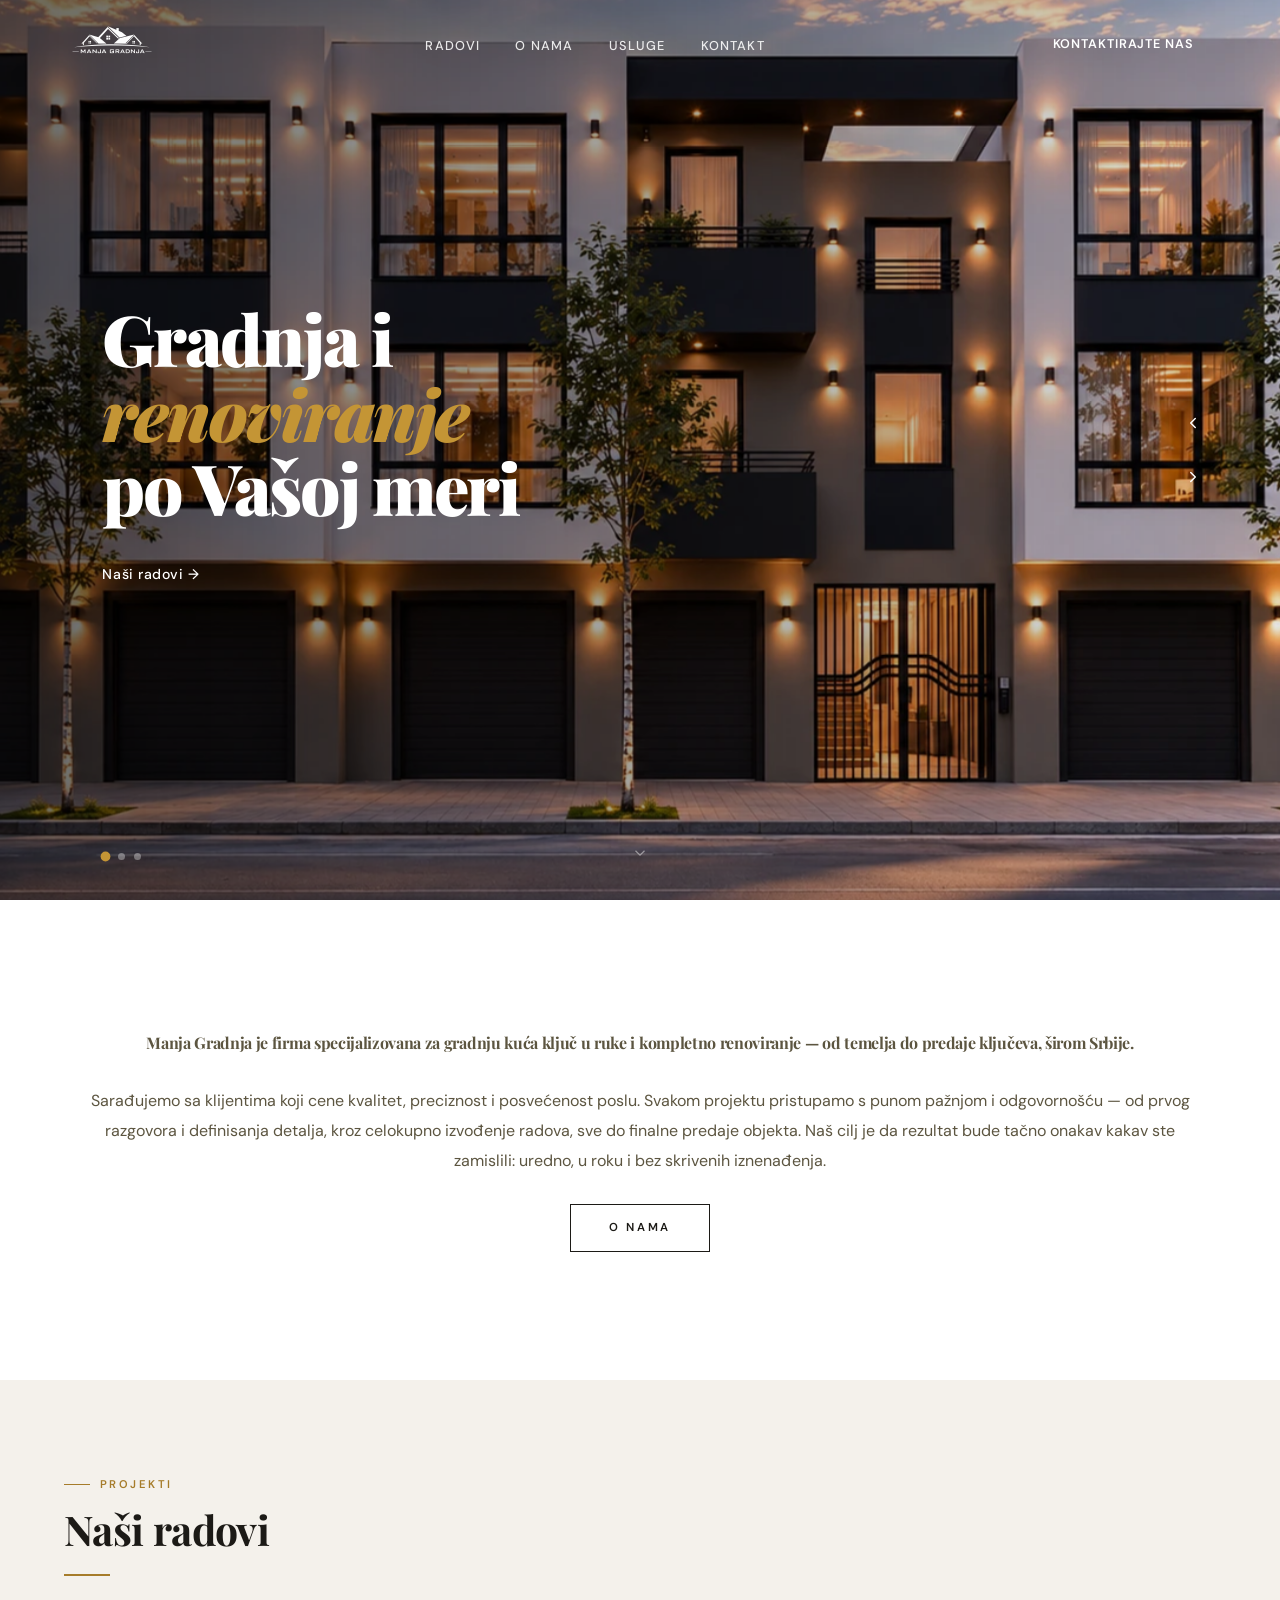
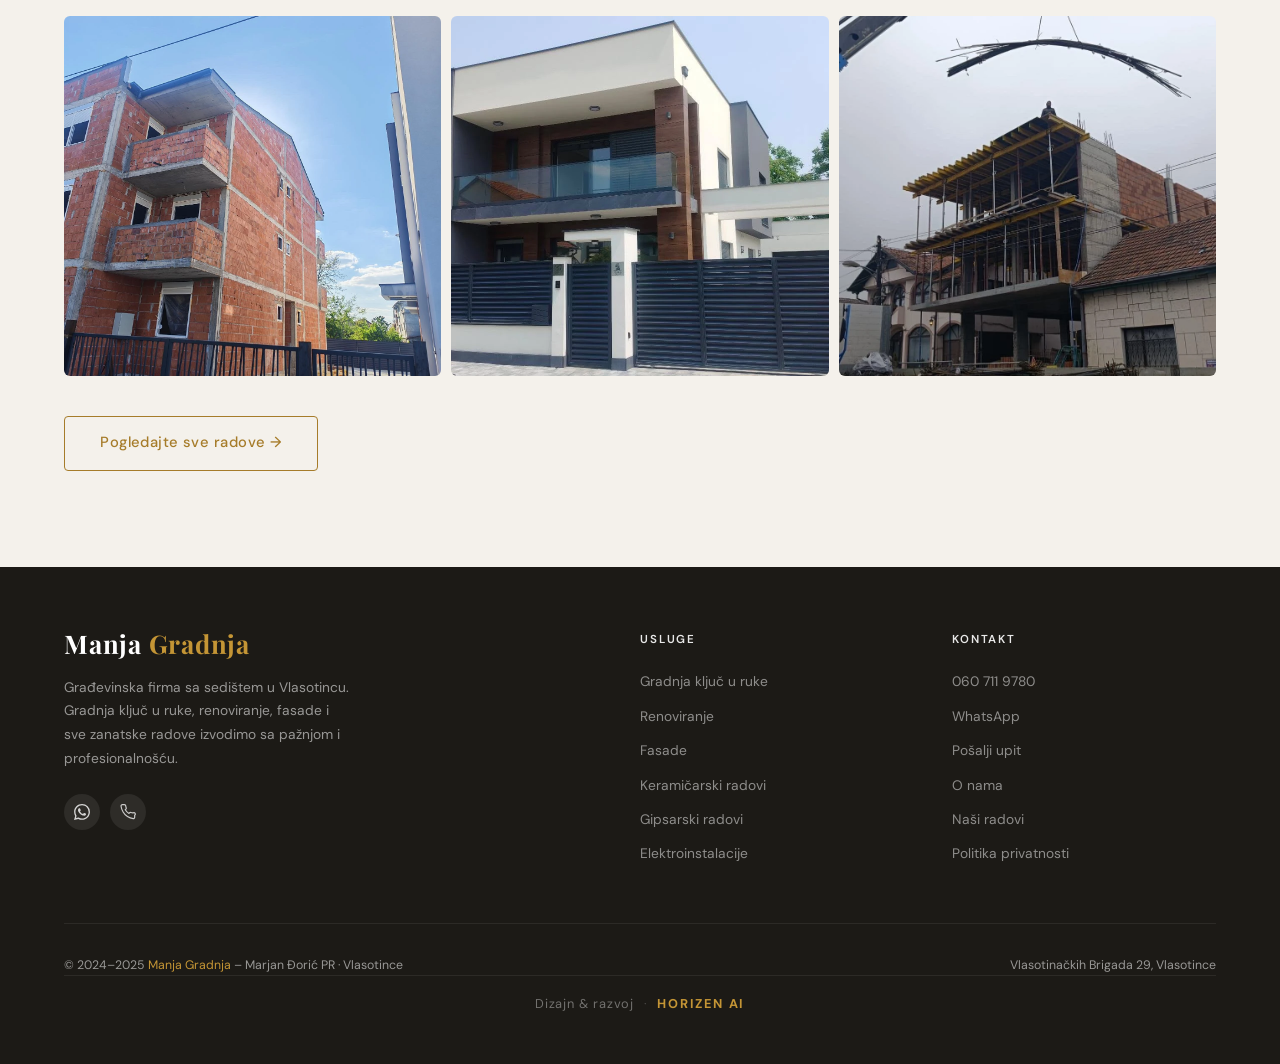
==== index.html @ 7a5b268f "Add Horizen AI footer credit + agency branding section Co-Authored-By: Claude Sonnet 4.6 <noreply@an" ====
<!DOCTYPE html>
<html lang="sr">
<head>
<meta charset="UTF-8">
<link rel="icon" type="image/x-icon" href="favicon.ico">
<link rel="icon" type="image/png" sizes="32x32" href="favicon-32x32.png">
<link rel="icon" type="image/png" sizes="16x16" href="favicon-16x16.png">
<link rel="apple-touch-icon" sizes="180x180" href="apple-touch-icon.png">
<meta name="theme-color" content="#A67C2A">
<meta name="viewport" content="width=device-width, initial-scale=1.0">
<meta name="color-scheme" content="light">
<!-- Google Analytics -->
<script async src="https://www.googletagmanager.com/gtag/js?id=G-K0VNV14S1J"></script>
<script>window.dataLayer=window.dataLayer||[];function gtag(){dataLayer.push(arguments);}gtag("js",new Date());gtag("config","G-K0VNV14S1J");</script>
<title>Manja Gradnja – Gradnja Kuće Ključ u Ruke i Renoviranje | Vlasotince, Srbija</title>
<meta name="description" content="Manja Gradnja – stručna građevinska firma iz Vlasotinca. Gradnja kuće ključ u ruke, renoviranje, fasade, gipsarski i keramičarski radovi širom Srbije. Pozovite: 060 711 9780.">
<meta name="keywords" content="gradnja kuće Vlasotince, renoviranje Vlasotince, građevinska firma Srbija, gradnja ključ u ruke, fasade Vlasotince, gipsarski radovi, keramičarski radovi, Manja Gradnja">
<meta name="robots" content="index, follow">
<meta name="author" content="Manja Gradnja – Marjan Đorić PR">
<link rel="canonical" href="https://manjagradnja.rs/">
<meta property="og:type" content="website">
<meta property="og:locale" content="sr_RS">
<meta property="og:site_name" content="Manja Gradnja">
<meta property="og:title" content="Manja Gradnja – Gradnja Kuće Ključ u Ruke i Renoviranje | Vlasotince">
<meta property="og:description" content="Stručna građevinska firma iz Vlasotinca. Gradnja ključ u ruke, renoviranje, fasade i zanatski radovi širom Srbije. Pozovite: 060 711 9780.">
<meta property="og:url" content="https://manjagradnja.rs/">
<meta property="og:image" content="https://i.imgur.com/DG1RuGZ.png">
<meta property="og:image:width" content="1536">
<meta property="og:image:height" content="1024">
<meta property="og:image:type" content="image/png">
<meta name="twitter:card" content="summary_large_image">
<meta name="twitter:title" content="Manja Gradnja – Gradnja i Renoviranje | Vlasotince">
<meta name="twitter:description" content="Gradnja kuće ključ u ruke, renoviranje, fasade i zanatski radovi širom Srbije.">
<meta name="twitter:image" content="https://i.imgur.com/DG1RuGZ.png">
<script type="application/ld+json">
{
  "@context": "https://schema.org",
  "@type": "HomeAndConstructionBusiness",
  "name": "Manja Gradnja – Marjan Đorić PR",
  "description": "Stručna građevinska firma iz Vlasotinca specijalizovana za gradnju kuće ključ u ruke, renoviranje, fasade, gipsarske i keramičarske radove širom Srbije.",
  "url": "https://manjagradnja.rs",
  "telephone": "+381607119780",
  "email": "info@manjagradnja.rs",
  "address": {
    "@type": "PostalAddress",
    "streetAddress": "Vlasotinačkih Brigada 29",
    "addressLocality": "Vlasotince",
    "addressRegion": "Jablanički okrug",
    "postalCode": "16210",
    "addressCountry": "RS"
  },
  "geo": {
    "@type": "GeoCoordinates",
    "latitude": "42.9609",
    "longitude": "22.1261"
  },
  "serviceArea": {
    "@type": "Country",
    "name": "Srbija"
  },
  "areaServed": {"@type": "Country", "name": "Serbia"},
  "hasOfferCatalog": {
    "@type": "OfferCatalog",
    "name": "Građevinske usluge",
    "itemListElement": [
      {"@type": "Offer", "itemOffered": {"@type": "Service", "name": "Gradnja kuće ključ u ruke"}},
      {"@type": "Offer", "itemOffered": {"@type": "Service", "name": "Renoviranje stanova i kuća"}},
      {"@type": "Offer", "itemOffered": {"@type": "Service", "name": "Fasaderski radovi"}},
      {"@type": "Offer", "itemOffered": {"@type": "Service", "name": "Gipsarski radovi"}},
      {"@type": "Offer", "itemOffered": {"@type": "Service", "name": "Keramičarski radovi"}},
      {"@type": "Offer", "itemOffered": {"@type": "Service", "name": "Elektroinstalacije"}},
      {"@type": "Offer", "itemOffered": {"@type": "Service", "name": "Novogradnja stambenih zgrada"}}
    ]
  },
  "openingHoursSpecification": [{
    "@type": "OpeningHoursSpecification",
    "dayOfWeek": ["Monday","Tuesday","Wednesday","Thursday","Friday","Saturday"],
    "opens": "07:00",
    "closes": "19:00"
  }],
  "foundingDate": "2024",
  "priceRange": "$$",
  "image": "https://i.imgur.com/DG1RuGZ.png",
  "sameAs": ["https://wa.me/381607119780"]
}
</script>
<link rel="preconnect" href="https://fonts.googleapis.com">
<link rel="preconnect" href="https://fonts.gstatic.com" crossorigin>
<link href="https://fonts.googleapis.com/css2?family=Playfair+Display:ital,wght@0,700;0,900;1,700&family=DM+Sans:opsz,wght@9..40,300;9..40,400;9..40,500;9..40,600&display=swap" rel="stylesheet">
<style>
/* ── RESET & VARIABLES ─────────────────────────────────────────── */
*, *::before, *::after { box-sizing: border-box; margin: 0; padding: 0; }

:root {
  --gold:       #A67C2A;
  --gold-light: #C49535;
  --gold-dark:  #8B6520;
  --gold-pale:  #F5EDD8;
  --gold-bg:    #FBF6EC;
  --cream:      #FDFAF4;
  --white:      #FFFFFF;
  --stone:      #F4F1EB;
  --stone-dk:   #EAE4D8;
  --text:       #1C1A16;
  --text-dim:   #5C5540;
  --text-muted: #9A8F78;
  --border:     #DDD5C0;
  --shadow-sm:  0 2px 14px rgba(100,80,30,.07);
  --shadow-md:  0 6px 32px rgba(100,80,30,.10);
  --shadow-lg:  0 18px 60px rgba(100,80,30,.13);
  --radius:     6px;
  --wa:         #25D366;
}

html { scroll-behavior: smooth; background: #1a1512; }
body {
  font-family: 'DM Sans', sans-serif;
  background: #1a1512;
  color: var(--text);
  overflow-x: hidden;
  line-height: 1.6;
}

/* ── NAVIGATION ────────────────────────────────────────────────── */
nav {
  position: fixed; top: 0; left: 0; right: 0; z-index: 300;
  height: 90px;
  display: flex; align-items: center; justify-content: space-between;
  padding: 0 5%;
  background: transparent;
  border-bottom: 1px solid transparent;
  transition: background .45s, border-color .45s, box-shadow .45s, height .3s;
}
nav.scrolled {
  height: 72px;
  background: rgba(253,250,244,.97);
  backdrop-filter: blur(20px);
  -webkit-backdrop-filter: blur(20px);
  border-bottom-color: var(--border);
  box-shadow: var(--shadow-md);
}

.nav-logo { display: flex; align-items: center; text-decoration: none; }
.nav-logo img {
  height: 64px; width: auto;
  transition: opacity .2s, filter .45s;
  /* on transparent nav (dark bg): convert logo to white silhouette */
  filter: brightness(0) invert(1);
}
.nav-logo img:hover { opacity: .82; }
nav.scrolled .nav-logo img {
  filter: none;
}

.nav-links { display: flex; gap: 2.2rem; list-style: none; align-items: center; }
.nav-links a {
  color: rgba(255,255,255,.88); text-decoration: none;
  font-size: .8rem; font-weight: 500;
  letter-spacing: .09em; text-transform: uppercase;
  transition: color .2s, letter-spacing .2s;
  position: relative; padding-bottom: 3px;
}
nav.scrolled .nav-links a { color: var(--text-dim); }
.nav-links a::after {
  content: ''; position: absolute;
  bottom: -1px; left: 0; right: 100%;
  height: 1.5px; background: rgba(255,255,255,.7);
  transition: right .25s ease;
}
nav.scrolled .nav-links a::after { background: var(--gold); }
.nav-links a:hover { color: var(--white); letter-spacing: .11em; }
nav.scrolled .nav-links a:hover { color: var(--gold); }
.nav-links a:hover::after,
.nav-links a.active::after { right: 0; }
.nav-links a.active { color: var(--white); }
nav.scrolled .nav-links a.active { color: var(--gold); }

.nav-cta {
  background: transparent;
  border: none;
  color: var(--white) !important;
  padding: .55rem 1.4rem; border-radius: 3px;
  font-weight: 600 !important; font-size: .79rem;
  letter-spacing: .07em; text-transform: uppercase;
  text-decoration: none; white-space: nowrap;
  transition: background .2s, border-color .2s, transform .15s;
}
.nav-cta::after { display: none !important; }
.nav-cta:hover { background: rgba(255,255,255,.14) !important; }
nav.scrolled .nav-cta {
  background: var(--gold) !important;
  border-color: var(--gold) !important;
}
nav.scrolled .nav-cta:hover { background: var(--gold-dark) !important; }

.burger {
  display: none; cursor: pointer;
  flex-direction: column; gap: 5px;
  border: none; background: none; padding: 4px;
}
.burger span {
  width: 22px; height: 2px;
  background: var(--white); border-radius: 2px;
  display: block; transition: transform .3s, opacity .3s, background .45s;
}
nav.scrolled .burger span { background: var(--text); }
.burger.open span:nth-child(1) { transform: translateY(7px) rotate(45deg); }
.burger.open span:nth-child(2) { opacity: 0; }
.burger.open span:nth-child(3) { transform: translateY(-7px) rotate(-45deg); }

/* ── HERO ──────────────────────────────────────────────────────── */
.hero {
  min-height: 100vh;
  display: flex; align-items: center;
  padding: 7rem 5% 5rem;
  position: relative; overflow: hidden;
  background-color: var(--cream);
  background-image:
    radial-gradient(circle at 76% 18%, rgba(166,124,42,.07) 0%, transparent 48%),
    radial-gradient(circle at 18% 82%, rgba(166,124,42,.05) 0%, transparent 40%),
    radial-gradient(circle, rgba(166,124,42,.11) 1px, transparent 1px);
  background-size: 100% 100%, 100% 100%, 32px 32px;
}

/* large decorative SVG building silhouette */
.hero-decor {
  position: absolute; right: -2%; top: 0; bottom: 0;
  width: 44%; display: flex; align-items: center; justify-content: flex-end;
  pointer-events: none; opacity: .04;
}
.hero-decor svg { width: 100%; height: auto; }

.hero-inner {
  max-width: 800px; margin: 0 auto;
  text-align: center; position: relative; z-index: 1;
}

.hero-badge {
  display: inline-flex; align-items: center; gap: 8px;
  background: var(--gold-pale);
  border: 1px solid rgba(166,124,42,.3);
  border-radius: 30px;
  padding: .45rem 1.25rem;
  font-size: .73rem; letter-spacing: .16em;
  text-transform: uppercase; color: var(--gold);
  margin-bottom: 2rem; font-weight: 600;
}
.badge-dot {
  width: 7px; height: 7px;
  background: var(--gold); border-radius: 50%;
  animation: blink 2.2s ease-in-out infinite;
}
@keyframes blink {
  0%, 100% { opacity: 1; transform: scale(1); }
  50%       { opacity: .55; transform: scale(.75); }
}

.hero h1 {
  font-family: 'Playfair Display', serif;
  font-size: clamp(2.6rem, 5.5vw, 4.8rem);
  font-weight: 900; line-height: 1.08;
  color: var(--text); margin-bottom: 1.5rem;
  letter-spacing: -.025em;
}
.hero h1 em { font-style: italic; color: var(--gold); }

.hero-desc {
  font-size: 1.06rem; line-height: 1.84;
  color: var(--text-dim);
  max-width: 600px; margin: 0 auto 2.5rem;
}

.hero-btns {
  display: flex; gap: 1rem;
  justify-content: center; flex-wrap: wrap;
  margin-bottom: 3.5rem;
}

.btn-primary {
  background: var(--gold); color: var(--white);
  padding: .92rem 2.2rem; border-radius: 4px;
  text-decoration: none; font-weight: 600; font-size: .92rem;
  letter-spacing: .03em;
  box-shadow: 0 4px 20px rgba(166,124,42,.32);
  display: inline-flex; align-items: center; gap: 8px;
  transition: background .2s, transform .2s, box-shadow .2s;
}
.btn-primary:hover {
  background: var(--gold-dark);
  box-shadow: 0 10px 36px rgba(166,124,42,.50);
}
.btn-outline {
  border: 1.5px solid var(--gold); color: var(--gold);
  padding: .92rem 2.2rem; border-radius: 4px;
  text-decoration: none; font-weight: 500; font-size: .92rem;
  letter-spacing: .03em;
  display: inline-flex; align-items: center; gap: 8px;
  transition: background .2s, transform .2s, box-shadow .2s;
}
.btn-outline:hover {
  background: var(--gold-pale);
  box-shadow: 0 6px 24px rgba(166,124,42,.24);
}

.hero-stats {
  display: flex; gap: 0;
  border-top: 1px solid var(--border);
  padding-top: 2.5rem;
  justify-content: center;
}
.stat { text-align: center; padding: 0 2.8rem; border-right: 1px solid var(--border); }
.stat:last-child { border-right: none; }
.stat-num {
  font-family: 'Playfair Display', serif;
  font-size: 2.2rem; font-weight: 700;
  color: var(--gold); line-height: 1;
}
.stat-label { font-size: .76rem; color: var(--text-muted); margin-top: 7px; letter-spacing: .04em; }

.scroll-cue {
  position: absolute; bottom: 2rem; left: 50%;
  transform: translateX(-50%);
  display: flex; flex-direction: column; align-items: center; gap: 5px;
  color: var(--text-muted); font-size: .67rem;
  letter-spacing: .14em; text-transform: uppercase;
  animation: bob 2.4s ease-in-out infinite;
  cursor: pointer; text-decoration: none;
}
.scroll-cue svg { width: 18px; height: 18px; stroke: var(--text-muted); stroke-width: 1.6; fill: none; }
@keyframes bob {
  0%, 100% { transform: translateX(-50%) translateY(0); }
  50%       { transform: translateX(-50%) translateY(7px); }
}

/* ── SECTION BASE ──────────────────────────────────────────────── */
section { padding: 6rem 5%; }
.section-inner { max-width: 1200px; margin: 0 auto; }

.section-label {
  font-size: .7rem; letter-spacing: .22em; text-transform: uppercase;
  color: var(--gold); font-weight: 600; margin-bottom: .8rem;
  display: flex; align-items: center; gap: 10px;
}
.section-label::before { content: ''; width: 26px; height: 1.5px; background: var(--gold); flex-shrink: 0; }

.section-title {
  font-family: 'Playfair Display', serif;
  font-size: clamp(1.85rem, 3.2vw, 2.6rem);
  font-weight: 700; color: var(--text);
  line-height: 1.14; margin-bottom: .9rem;
  letter-spacing: -.015em;
}
.section-sub { color: var(--text-dim); font-size: 1rem; line-height: 1.8; max-width: 560px; }
.gold-divider { width: 46px; height: 2px; background: var(--gold); margin: 1.3rem 0; }

/* ── GALLERY (shared) ──────────────────────────────────────────── */
#galerija { background: var(--stone); }

/* placeholder when photo is missing */
.img-ph {
  width: 100%; height: 100%; min-height: inherit;
  display: flex; flex-direction: column;
  align-items: center; justify-content: center; gap: .65rem;
  background: linear-gradient(135deg, #eae3d8 0%, #d6cdb8 100%);
  color: var(--text-muted);
}
.img-ph svg { width: 32px; height: 32px; stroke: var(--text-muted); stroke-width: 1.2; fill: none; opacity: .4; }
.img-ph span { font-size: .68rem; letter-spacing: .1em; text-transform: uppercase; opacity: .5; }

/* ── PROJECT SHOWCASE (home page) ──────────────────────────────── */
.project-showcase { display: flex; flex-direction: column; gap: 1.5rem; }

.project-card {
  display: grid; grid-template-columns: 1.55fr 1fr;
  min-height: 280px;
  border-radius: var(--radius); overflow: hidden;
  border: 1px solid var(--border);
  box-shadow: var(--shadow-sm);
  transition: box-shadow .35s, transform .35s;
}
.project-card:hover { box-shadow: var(--shadow-lg); transform: translateY(-4px); }
.project-card:nth-child(even) { grid-template-columns: 1fr 1.55fr; }
.project-card:nth-child(even) .project-img { order: 2; }
.project-card:nth-child(even) .project-info { order: 1; }

.project-img {
  position: relative; overflow: hidden;
}
.project-img .img-ph { min-height: 280px; }
.project-img img { width: 100%; height: 100%; object-fit: cover; display: block; transition: transform .6s; }
.project-card:hover .project-img img { transform: scale(1.04); }

.project-cat {
  position: absolute; top: 1rem; left: 1rem; z-index: 1;
  background: var(--gold); color: var(--white);
  font-size: .67rem; font-weight: 700; letter-spacing: .12em;
  text-transform: uppercase; padding: 5px 13px; border-radius: 30px;
}

.project-info {
  background: var(--white);
  padding: 2.5rem;
  display: flex; flex-direction: column; justify-content: center; gap: .6rem;
}
.project-num {
  font-family: 'Playfair Display', serif;
  font-size: 3.2rem; font-weight: 700;
  color: rgba(166,124,42,.11); line-height: 1;
  margin-bottom: .2rem;
}
.project-info h3 {
  font-family: 'Playfair Display', serif;
  font-size: 1.35rem; font-weight: 700;
  color: var(--text); line-height: 1.2;
}
.project-info p { color: var(--text-dim); font-size: .9rem; line-height: 1.78; }
.project-info .usluga-tags { margin-top: .5rem; }

/* ── GALLERY PAGE (radovi.html) ────────────────────────────────── */
.gallery-filters {
  display: flex; gap: .6rem; flex-wrap: wrap;
  margin-bottom: 2.5rem;
}
.gallery-filter {
  background: var(--white); border: 1.5px solid var(--border);
  border-radius: 30px; padding: .5rem 1.3rem;
  font-family: 'DM Sans', sans-serif; font-size: .82rem; font-weight: 500;
  color: var(--text-dim); cursor: pointer; white-space: nowrap;
  transition: background .2s, border-color .2s, color .2s;
}
.gallery-filter.active {
  background: var(--gold); border-color: var(--gold);
  color: var(--white); font-weight: 600;
}
.gallery-filter:hover:not(.active) {
  border-color: var(--gold); color: var(--gold);
}

.gallery-panel { display: none; }
.gallery-panel.active { display: block; animation: fade-in .35s ease both; }

/* editorial grid for radovi.html */
.gallery-editorial {
  display: grid;
  grid-template-columns: repeat(12, 1fr);
  grid-auto-rows: 220px;
  gap: 10px;
}
.ge-item {
  position: relative; overflow: hidden;
  border-radius: var(--radius); cursor: pointer;
  background: var(--stone-dk);
}
.ge-item img { width: 100%; height: 100%; object-fit: cover; display: block; transition: transform .6s; }
.ge-item:hover img { transform: scale(1.06); }
.ge-item .img-ph { min-height: 220px; }

/* size variants */
.ge-item.ge-lg  { grid-column: span 8; grid-row: span 2; }
.ge-item.ge-lg .img-ph { min-height: 450px; }
.ge-item.ge-md  { grid-column: span 4; grid-row: span 1; }
.ge-item.ge-sm  { grid-column: span 4; grid-row: span 1; }
.ge-item.ge-wide { grid-column: span 6; grid-row: span 1; }

.ge-overlay {
  position: absolute; inset: 0;
  background: linear-gradient(to top, rgba(28,26,22,.65) 0%, transparent 55%);
  opacity: 0; transition: opacity .35s;
}
.ge-item:hover .ge-overlay { opacity: 1; }

.ge-info {
  position: absolute; bottom: 0; left: 0; right: 0;
  padding: 1.2rem 1.25rem;
  transform: translateY(6px);
  opacity: 0; transition: opacity .35s, transform .35s;
}
.ge-item:hover .ge-info { opacity: 1; transform: translateY(0); }

.ge-cat {
  display: inline-block;
  background: var(--gold); color: var(--white);
  font-size: .65rem; font-weight: 700; letter-spacing: .1em;
  text-transform: uppercase; padding: 3px 10px; border-radius: 30px;
  margin-bottom: .4rem;
}
.ge-title { color: #fff; font-size: .9rem; font-weight: 600; line-height: 1.3; }

/* before/after layout */
.gallery-ba {
  display: grid; grid-template-columns: 1fr 1fr; gap: 10px;
}
.gallery-ba .ge-item { height: 400px; }
.gallery-ba .ge-item .img-ph { min-height: 400px; }
.gallery-ba-label {
  position: absolute; top: .8rem; left: .8rem;
  background: rgba(28,26,22,.76); color: #fff;
  font-size: .68rem; font-weight: 700; letter-spacing: .12em;
  text-transform: uppercase; padding: 5px 12px; border-radius: 30px; z-index: 1;
}

/* responsive gallery */
@media (max-width: 900px) {
  .gallery-editorial { grid-template-columns: repeat(6,1fr); grid-auto-rows: 200px; }
  .ge-item.ge-lg  { grid-column: span 6; grid-row: span 1; }
  .ge-item.ge-lg .img-ph { min-height: 200px; }
  .ge-item.ge-md  { grid-column: span 3; }
  .ge-item.ge-sm  { grid-column: span 3; }
  .ge-item.ge-wide { grid-column: span 6; }
}
@media (max-width: 600px) {
  .project-card { grid-template-columns: 1fr; grid-template-rows: 220px auto; }
  .project-card:nth-child(even) { grid-template-columns: 1fr; }
  .project-card:nth-child(even) .project-img { order: 0; }
  .project-card:nth-child(even) .project-info { order: 0; }
  .project-info { padding: 1.75rem; }
  .gallery-editorial { grid-template-columns: 1fr 1fr; grid-auto-rows: 180px; }
  .ge-item.ge-lg  { grid-column: span 2; }
  .ge-item.ge-lg .img-ph { min-height: 180px; }
  .ge-item.ge-md, .ge-item.ge-sm, .ge-item.ge-wide { grid-column: span 1; }
  .gallery-ba { grid-template-columns: 1fr; }
  .gallery-ba .ge-item { height: 240px; }
  .gallery-ba .ge-item .img-ph { min-height: 240px; }
}

/* ── KAKO RADIMO ───────────────────────────────────────────────── */
#kako-radimo { background: var(--white); }

.process-header { text-align: center; margin-bottom: 4rem; }
.process-header .section-label {
  justify-content: center;
  display: flex; align-items: center; gap: 10px;
}
.process-header .section-label::before { display: none; }
.process-header .section-sub { margin: 0 auto; text-align: center; }

.process-steps {
  display: grid; grid-template-columns: repeat(4,1fr);
  gap: 1.5rem;
}

.process-step {
  background: var(--white);
  border: 1px solid var(--border);
  border-top: 3px solid var(--gold);
  border-radius: var(--radius);
  padding: 2rem 1.75rem;
  text-align: left;
  position: relative;
}
.step-num {
  font-family: 'Playfair Display', serif;
  font-size: 3rem; font-weight: 700;
  color: rgba(166,124,42,.13);
  line-height: 1; margin-bottom: .75rem;
  display: block;
  width: auto; height: auto; border: none;
  background: none; border-radius: 0;
}
.step-icon { display: none; }
.process-step h3 {
  font-size: .97rem; font-weight: 600; color: var(--text);
  margin-bottom: .6rem;
}
.process-step p { font-size: .85rem; color: var(--text-dim); line-height: 1.72; }

/* ── O NAMA ────────────────────────────────────────────────────── */
#o-nama { background: var(--stone); }
.about-grid { display: grid; grid-template-columns: 1fr 1fr; gap: 5rem; align-items: center; }

.about-text p { color: var(--text-dim); line-height: 1.87; font-size: 1rem; margin-bottom: 1.2rem; }
.about-features { margin-top: 2rem; display: flex; flex-direction: column; gap: .75rem; }
.about-feature {
  display: flex; align-items: flex-start; gap: 14px;
  padding: 1rem 1.2rem;
  background: var(--white);
  border-left: 3px solid var(--gold);
  border-radius: 0 var(--radius) var(--radius) 0;
  box-shadow: var(--shadow-sm);
  transition: box-shadow .25s, transform .25s;
}
.about-feature:hover { box-shadow: var(--shadow-md); transform: translateX(4px); }
.about-feature-icon { flex-shrink: 0; margin-top: 2px; }
.about-feature-icon svg {
  width: 22px; height: 22px; stroke: var(--gold);
  stroke-width: 1.7; fill: none;
  stroke-linecap: round; stroke-linejoin: round;
}
.about-feature-text strong { display: block; color: var(--text); font-size: .92rem; margin-bottom: 3px; }
.about-feature-text span { color: var(--text-dim); font-size: .84rem; }

.about-panel {
  background: var(--white);
  border-radius: var(--radius);
  display: grid; grid-template-columns: 1fr 1fr; gap: 0;
  border: 1px solid var(--border);
  box-shadow: var(--shadow-md); overflow: hidden;
}
.about-panel-item {
  padding: 1.8rem 1.6rem;
  border-bottom: 1px solid var(--border);
  border-right: 1px solid var(--border);
  transition: background .25s;
}
.about-panel-item:hover { background: var(--gold-bg); }
.about-panel-item:nth-child(2n) { border-right: none; }
.about-panel-item:nth-child(3),
.about-panel-item:nth-child(4) { border-bottom: none; }
.about-panel-num {
  font-family: 'Playfair Display', serif;
  font-size: 2.6rem; font-weight: 700;
  color: var(--gold); line-height: 1;
}
.about-panel-label { font-size: .86rem; color: var(--text-dim); margin-top: 5px; font-weight: 500; }
.about-panel-desc { font-size: .81rem; color: var(--text-muted); margin-top: 7px; line-height: 1.62; }

/* ── USLUGE ────────────────────────────────────────────────────── */
#usluge { background: var(--stone); }
.usluge-header { margin-bottom: 3rem; }
.usluge-grid {
  display: grid; grid-template-columns: repeat(3,1fr);
  gap: 1.25rem;
}
.usluga-card {
  background: var(--white);
  padding: 2rem 1.75rem;
  border-radius: var(--radius);
  border: 1px solid var(--border);
  border-top: 3px solid var(--gold);
  box-shadow: var(--shadow-sm);
  transition: transform .25s, box-shadow .25s, background .25s;
}
.usluga-card.hidden-card { display: none; }
.usluga-card:hover {
  background: var(--gold-bg);
  transform: translateY(-5px);
  box-shadow: var(--shadow-md);
}
.usluga-icon {
  width: 54px; height: 54px;
  background: var(--gold-pale);
  border-radius: 50%;
  display: flex; align-items: center; justify-content: center;
  margin-bottom: 1.3rem;
  transition: background .25s, transform .25s;
}
.usluga-card:hover .usluga-icon { background: rgba(166,124,42,.2); transform: scale(1.1); }
.usluga-icon svg {
  width: 24px; height: 24px; stroke: var(--gold);
  stroke-width: 1.7; fill: none;
  stroke-linecap: round; stroke-linejoin: round;
}
.usluga-card h3 { color: var(--text); font-size: .97rem; font-weight: 600; margin-bottom: .6rem; }
.usluga-card p  { color: var(--text-dim); font-size: .85rem; line-height: 1.75; }
.usluga-tags { display: flex; flex-wrap: wrap; gap: 5px; margin-top: 1rem; }
.tag {
  font-size: .68rem; color: var(--gold);
  background: var(--gold-pale); border: 1px solid rgba(166,124,42,.2);
  padding: 3px 9px; border-radius: 30px; letter-spacing: .02em;
}
.usluge-toggle-wrap { text-align: center; margin-top: 1.5rem; }
.usluge-toggle {
  background: none; border: 1.5px solid var(--gold); color: var(--gold);
  padding: .75rem 2rem; border-radius: 3px;
  font-family: 'DM Sans', sans-serif; font-size: .88rem; font-weight: 500;
  cursor: pointer; display: inline-flex; align-items: center; gap: 8px;
  transition: background .2s;
}
.usluge-toggle:hover { background: var(--gold-pale); }
.usluge-toggle svg {
  width: 16px; height: 16px; stroke: var(--gold);
  stroke-width: 2; fill: none;
  stroke-linecap: round; stroke-linejoin: round;
  transition: transform .3s;
}
.usluge-toggle.open svg { transform: rotate(180deg); }

/* ── KONTAKT ───────────────────────────────────────────────────── */
#kontakt { background: var(--white); }
.kontakt-grid { display: grid; grid-template-columns: 1fr 1fr; gap: 5rem; align-items: start; }

.kontakt-info { display: flex; flex-direction: column; gap: .75rem; margin-top: 2rem; }
.kontakt-item {
  display: flex; align-items: flex-start; gap: 14px;
  padding: 1.1rem 1.2rem;
  background: var(--stone); border: 1px solid var(--border);
  border-radius: var(--radius);
  transition: border-color .25s, background .25s, transform .25s;
}
.kontakt-item:hover {
  border-color: rgba(166,124,42,.4); background: var(--gold-bg);
  transform: translateX(3px);
}
.ki-icon {
  width: 42px; height: 42px; flex-shrink: 0;
  background: var(--gold-pale); border-radius: 4px;
  display: flex; align-items: center; justify-content: center;
}
.ki-icon svg {
  width: 18px; height: 18px; stroke: var(--gold);
  stroke-width: 1.8; fill: none;
  stroke-linecap: round; stroke-linejoin: round;
}
.ki-text strong { display: block; color: var(--text); font-size: .88rem; margin-bottom: 3px; }
.ki-text span   { color: var(--text-dim); font-size: .86rem; }
.ki-text a { color: var(--gold); text-decoration: none; font-weight: 500; }
.ki-text a:hover { text-decoration: underline; }

.kontakt-channels { display: flex; gap: .75rem; margin-top: 1.5rem; flex-wrap: wrap; }
.btn-channel {
  flex: 1; min-width: 140px;
  display: flex; align-items: center; justify-content: center; gap: 8px;
  padding: .9rem 1.2rem; border-radius: var(--radius);
  text-decoration: none; font-weight: 600; font-size: .86rem;
  transition: transform .2s, box-shadow .2s;
}
.btn-channel:hover { box-shadow: 0 8px 28px rgba(0,0,0,.18); }
.btn-ch-wa   { background: var(--wa); color: var(--white); }
.btn-ch-call { background: var(--gold); color: var(--white); }
.btn-channel svg { width: 18px; height: 18px; }
.btn-ch-wa svg { fill: var(--white); stroke: none; }
.btn-ch-call svg { stroke: var(--white); stroke-width: 2; fill: none; stroke-linecap: round; stroke-linejoin: round; }

.kontakt-form { margin-top: 2rem; }
.kontakt-form h3 { color: var(--text); font-size: 1.08rem; font-weight: 600; margin-bottom: .3rem; }
.kontakt-form > p { color: var(--text-muted); font-size: .85rem; margin-bottom: 1.5rem; }

.form-group { margin-bottom: 1.1rem; }
.form-group label {
  display: block; font-size: .74rem; color: var(--text-muted);
  letter-spacing: .09em; text-transform: uppercase;
  margin-bottom: .45rem; font-weight: 500;
}
.form-group input,
.form-group textarea,
.form-group select {
  width: 100%; background: var(--stone);
  border: 1.5px solid var(--border); border-radius: 4px;
  padding: .78rem .95rem; color: var(--text);
  font-family: 'DM Sans', sans-serif; font-size: .92rem;
  transition: border-color .2s, background .2s, box-shadow .2s;
}
.form-group input:focus,
.form-group textarea:focus,
.form-group select:focus {
  outline: none; border-color: var(--gold);
  background: var(--white);
  box-shadow: 0 0 0 3px rgba(166,124,42,.12);
}
.form-group textarea { resize: vertical; min-height: 115px; }
.form-row { display: grid; grid-template-columns: 1fr 1fr; gap: 1rem; }

.btn-submit {
  background: var(--gold); color: var(--white); border: none;
  padding: .95rem 2rem; border-radius: 4px;
  font-family: 'DM Sans', sans-serif; font-weight: 600; font-size: .92rem;
  letter-spacing: .03em; cursor: pointer; width: 100%;
  box-shadow: 0 4px 18px rgba(166,124,42,.26);
  transition: background .2s, transform .2s, box-shadow .2s;
}
.btn-submit:hover {
  background: var(--gold-dark);
  box-shadow: 0 10px 32px rgba(166,124,42,.44);
}
.form-note { font-size: .78rem; color: var(--text-muted); margin-top: .7rem; text-align: center; }
.form-note a { color: var(--gold); }
.form-success {
  display: none; background: #f0f9f0;
  border: 1px solid #9ccf9c; border-radius: 4px;
  padding: .95rem 1.1rem; color: #2d7a2d;
  font-size: .88rem; text-align: center; margin-top: 1rem;
}

/* ── FOOTER ────────────────────────────────────────────────────── */
footer { background: var(--text); color: rgba(255,255,255,.55); padding: 4rem 5% 2rem; }
.footer-inner {
  max-width: 1200px; margin: 0 auto;
  display: grid; grid-template-columns: 2fr 1fr 1fr; gap: 3rem;
  padding-bottom: 3rem;
  border-bottom: 1px solid rgba(255,255,255,.07);
}
.footer-wordmark {
  font-family: 'Playfair Display', serif;
  font-size: 1.6rem; font-weight: 700;
  color: var(--white); letter-spacing: .03em;
  margin-bottom: 1.2rem; line-height: 1;
}
.footer-wordmark span { color: var(--gold-light); }
.footer-brand p { font-size: .86rem; line-height: 1.74; max-width: 285px; }

.footer-social { display: flex; gap: .6rem; margin-top: 1.4rem; }
.social-btn {
  width: 36px; height: 36px; border-radius: 50%;
  background: rgba(255,255,255,.08);
  display: flex; align-items: center; justify-content: center;
  text-decoration: none; transition: background .2s;
}
.social-btn:hover { background: rgba(166,124,42,.45); }
.social-btn svg {
  width: 16px; height: 16px;
  stroke: rgba(255,255,255,.75); stroke-width: 1.8; fill: none;
  stroke-linecap: round; stroke-linejoin: round;
}
.social-btn.wa-btn svg { stroke: none; fill: rgba(255,255,255,.8); }

.footer-col h4 {
  font-size: .72rem; letter-spacing: .16em; text-transform: uppercase;
  color: rgba(255,255,255,.9); margin-bottom: 1.2rem; font-weight: 600;
}
.footer-col ul { list-style: none; }
.footer-col li { margin-bottom: .55rem; }
.footer-col a {
  color: rgba(255,255,255,.5); text-decoration: none;
  font-size: .86rem; transition: color .2s;
}
.footer-col a:hover { color: var(--gold-light); }

.footer-bottom {
  max-width: 1200px; margin: 2rem auto 0;
  display: flex; justify-content: space-between; align-items: center;
  flex-wrap: wrap; gap: .5rem;
}
.footer-bottom p { font-size: .77rem; }
.footer-bottom span { color: var(--gold-light); }


/* ── HERO SLIDER ───────────────────────────────────────────────── */
.hero-slider {
  position: relative;
  height: 100vh;
  height: calc(var(--vh, 1vh) * 100); /* JS-set value, stable on iOS */
  height: 100svh; /* modern browsers: small viewport, ignores address bar */
  min-height: 600px;
  overflow: hidden;
}
.hero-slide {
  position: absolute; inset: 0;
  opacity: 0; transition: opacity 0.7s ease;
}
.hero-slide.active { opacity: 1; }
.slide-bg {
  width: 100%; height: 112%;
  position: absolute; top: -6%; left: 0;
  background-size: cover; background-position: center;
  will-change: transform;
}
/* placeholder gradients (swap with real images) */
/* backgrounds on inner Ken Burns layer */
.slide-bg-1, .slide-bg-2, .slide-bg-3 { background: none; }

.slide-kb {
  position: absolute; inset: -3%;
  background-size: cover; background-position: center;
  will-change: transform;
  transform-origin: center center;
  transition: transform 0.7s ease;
}
.slide-bg-1 .slide-kb { background-image: url('hero1.webp'); }
.slide-bg-2 .slide-kb { background-image: url('heropage2.webp'); }
.slide-bg-3 .slide-kb { background-image: url('heropage3.webp'); }

/* Ken Burns variants — subtle */
@keyframes kb-1 {
  0%   { transform: scale(1.0)  translate(0%,     0%); }
  100% { transform: scale(1.04) translate(-0.4%, -0.2%); }
}
@keyframes kb-2 {
  0%   { transform: scale(1.04) translate(0.4%,   0%); }
  100% { transform: scale(1.0)  translate(-0.2%,  0.1%); }
}
@keyframes kb-3 {
  0%   { transform: scale(1.0)  translate(-0.3%,  0.1%); }
  100% { transform: scale(1.04) translate(0.3%,  -0.2%); }
}

.hero-slide.active:nth-child(1) .slide-kb { animation: kb-1 9s ease-out both; }
.hero-slide.active:nth-child(2) .slide-kb { animation: kb-2 9s ease-out both; }
.hero-slide.active:nth-child(3) .slide-kb { animation: kb-3 9s ease-out both; }

/* Mobile: iOS-safe hero — scale only, no inset:-3%, no will-change */
@keyframes kb-ios-in  { from { transform: scale(1.07); } to { transform: scale(1.0); } }
@keyframes kb-ios-out { from { transform: scale(1.0);  } to { transform: scale(1.07); } }
@media (max-width: 900px) {
  .hero-slide.active:nth-child(1) .slide-kb { animation: kb-ios-in  10s ease-out both; }
  .hero-slide.active:nth-child(2) .slide-kb { animation: kb-ios-out 10s ease-in-out both; }
  .hero-slide.active:nth-child(3) .slide-kb { animation: kb-ios-in  10s ease-out both; }
  .slide-kb { inset: 0; transition: none; will-change: auto; }
  .slide-bg { will-change: auto; }
  nav.scrolled { backdrop-filter: none; -webkit-backdrop-filter: none; }
}

.slide-overlay {
  position: absolute; inset: 0;
  background: linear-gradient(
    to right,
    rgba(0,0,0,.58) 0%,
    rgba(0,0,0,.3) 60%,
    rgba(0,0,0,.1) 100%
  );
}

.hero-content {
  position: absolute; inset: 0;
  display: flex; flex-direction: column; justify-content: center;
  padding: 0 8%; z-index: 10;
}
.hero-eyebrow {
  display: flex; align-items: center; gap: 12px;
  font-size: .7rem; letter-spacing: .28em; text-transform: uppercase;
  color: var(--gold-light); font-weight: 600;
  margin-bottom: 1.4rem;
  animation: fade-up .8s ease both .1s;
}
.hero-eyebrow::before { content: ''; width: 30px; height: 1.5px; background: var(--gold-light); }
.hero-h1 {
  font-family: 'Playfair Display', serif;
  font-size: clamp(2.8rem, 5.5vw, 5.4rem);
  font-weight: 900; color: var(--white);
  line-height: 1.06; letter-spacing: -.03em;
  max-width: 720px; margin-bottom: 1.6rem;
  animation: fade-up .9s cubic-bezier(.22,1,.36,1) both .25s;
}
.hero-h1 em { font-style: italic; color: var(--gold-light); }
.hero-sub {
  font-size: 1rem; color: rgba(255,255,255,.72);
  max-width: 480px; line-height: 1.82; margin-bottom: 2.4rem;
  animation: fade-up .8s ease both .42s;
}
.hero-cta {
  display: inline-flex; align-items: center; gap: 10px;
  background: transparent;
  border: none;
  color: var(--white);
  padding: .82rem 2rem .82rem 0; border-radius: 4px;
  text-decoration: none; font-weight: 500; font-size: .88rem;
  letter-spacing: .04em;
  position: relative;
  outline: none; -webkit-tap-highlight-color: transparent;
  transition: opacity .2s;
  align-self: flex-start;
  animation: fade-up .8s ease both .45s;
}
.hero-cta::after {
  content: '';
  position: absolute;
  bottom: 6px; left: 0; right: 100%;
  height: 1.5px;
  background: rgba(255,255,255,.65);
  transition: right .3s ease;
}
.hero-cta:hover { opacity: .82; }
.hero-cta:hover::after { right: 0; }

/* slide controls */
.slide-controls {
  position: absolute; bottom: 2.5rem; left: 8%;
  display: flex; align-items: center; gap: 1rem; z-index: 10;
  animation: fade-in .8s ease both 1s;
}
.slide-dots { display: flex; gap: 9px; align-items: center; }
.slide-dot {
  width: 7px; height: 7px; border-radius: 50%;
  background: rgba(255,255,255,.35); border: none; cursor: pointer;
  transition: background .3s, transform .3s;
  padding: 0;
}
.slide-dot.active { background: var(--gold-light); transform: scale(1.4); }
.slide-dot:hover:not(.active) { background: rgba(255,255,255,.65); }
.slide-arrows {
  position: absolute; right: 5%; top: 50%; transform: translateY(-50%);
  display: flex; flex-direction: column; gap: .5rem; z-index: 10;
  animation: fade-in .8s ease both 1s;
}
.slide-arrow {
  width: 46px; height: 46px; border-radius: 50%;
  background: transparent; border: none;
  color: white; cursor: pointer;
  display: flex; align-items: center; justify-content: center;
  transition: background .2s, transform .2s;
}
.slide-arrow:hover { background: rgba(255,255,255,.14); transform: scale(1.08); }
.slide-arrow svg { width: 18px; height: 18px; stroke: white; stroke-width: 2; fill: none; stroke-linecap: round; stroke-linejoin: round; }

/* scroll indicator */
.hero-scroll {
  position: absolute; bottom: 2.4rem; left: 50%; transform: translateX(-50%);
  display: flex; flex-direction: column; align-items: center; gap: 5px;
  color: rgba(255,255,255,.45); font-size: .64rem; letter-spacing: .16em; text-transform: uppercase;
  z-index: 10; animation: fade-in 1s ease both 1.3s;
}
.hero-scroll svg { width: 18px; height: 18px; stroke: rgba(255,255,255,.45); stroke-width: 1.6; fill: none; animation: bob 2.4s ease-in-out infinite; }

/* ── ABOUT TEASER ──────────────────────────────────────────────── */
.about-teaser { background: var(--white); padding: 8rem 3%; }
.at-grid {
  max-width: 1300px; margin: 0 auto;
  text-align: center;
}
.at-text p { color: var(--text-dim); line-height: 1.85; font-size: 1rem; margin-bottom: 1.8rem; }
.at-headline {
  font-family: 'Playfair Display', serif;
  font-size: clamp(2.1rem, 3.8vw, 3.2rem);
  font-weight: 700; line-height: 1.22;
  color: var(--text); margin-bottom: 2rem;
  letter-spacing: -.02em;
}
.at-body {
  font-size: 1rem; line-height: 1.92;
  color: var(--text-dim); margin-bottom: 2.8rem;
  max-width: 1100px; margin-left: auto; margin-right: auto;
}
.at-cta-link {
  display: inline-flex; align-items: center; justify-content: center;
  font-size: .72rem; font-weight: 600;
  letter-spacing: .22em; text-transform: uppercase;
  color: var(--text); text-decoration: none;
  border: 1.5px solid var(--text);
  padding: .85rem 2.4rem;
  transition: background .2s, color .2s;
}
.at-cta-link:hover {
  background: var(--text);
  color: var(--white);
}
.at-stats {
  display: grid; grid-template-columns: 1fr 1fr; gap: 0;
  border: 1px solid var(--border); border-radius: var(--radius);
  overflow: hidden;
}
.at-stat-item {
  padding: 2rem 1.8rem;
  border-bottom: 1px solid var(--border);
  border-right: 1px solid var(--border);
  transition: background .25s;
}
.at-stat-item:hover { background: var(--gold-bg); }
.at-stat-item:nth-child(2n) { border-right: none; }
.at-stat-item:nth-child(3),
.at-stat-item:nth-child(4) { border-bottom: none; }
.at-num {
  font-family: 'Playfair Display', serif;
  font-size: 2.4rem; font-weight: 700; color: var(--gold); line-height: 1;
}
.at-label { font-size: .8rem; color: var(--text-dim); margin-top: 6px; }

/* ── HOME PROJECTS ─────────────────────────────────────────────── */
.home-projects { background: var(--stone); padding: 6rem 5%; }
.hp-header { max-width: 1200px; margin: 0 auto 2.5rem; }
.hp-grid {
  max-width: 1200px; margin: 0 auto;
  display: grid; grid-template-columns: repeat(3,1fr);
  gap: 10px;
}
.hp-item {
  position: relative; height: 360px; overflow: hidden;
  border-radius: var(--radius); cursor: pointer;
}
.hp-item .img-ph { min-height: 360px; }
.hp-item img { width: 100%; height: 100%; object-fit: cover; display: block; transition: transform .65s ease; }
.hp-item:hover img { transform: scale(1.06); }
.hp-overlay {
  position: absolute; inset: 0;
  background: linear-gradient(to top, rgba(20,18,14,.75) 0%, transparent 55%);
  display: flex; flex-direction: column; justify-content: flex-end;
  padding: 1.75rem;
  opacity: 0; transition: opacity .35s;
}
.hp-item:hover .hp-overlay { opacity: 1; }
.hp-cat {
  background: var(--gold); color: var(--white);
  font-size: .65rem; font-weight: 700; letter-spacing: .12em;
  text-transform: uppercase; padding: 4px 11px; border-radius: 30px;
  display: inline-block; margin-bottom: .55rem; width: fit-content;
}
.hp-title { color: var(--white); font-size: 1.02rem; font-weight: 600; line-height: 1.25; }
.hp-cta { max-width: 1200px; margin: 2.5rem auto 0; }

/* ── REVEAL ANIMATION ──────────────────────────────────────────── */
.reveal { opacity: 0; transform: translateY(26px); transition: opacity .65s ease, transform .65s ease; }
.reveal.visible { opacity: 1; transform: translateY(0); }

/* ── RESPONSIVE ────────────────────────────────────────────────── */
@media (max-width: 1024px) {
  .process-steps { grid-template-columns: repeat(2,1fr); gap: 1.5rem; }
}
@media (max-width: 900px) {
  /* about teaser + home projects tablet */
  .at-grid { grid-template-columns: 1fr; gap: 2.5rem; }
  .hp-grid { grid-template-columns: 1fr 1fr; }
  .hp-item { height: 280px; }
  .hp-item .img-ph { min-height: 280px; }
  .slide-arrows { display: none; }
  .hero-h1 { font-size: clamp(2.4rem, 6vw, 3.8rem); }

  .burger { display: flex; }
  .nav-links {
    display: flex; position: fixed;
    top: 90px; left: 0; right: 0;
    background: var(--cream);
    border-bottom: 1px solid var(--border);
    flex-direction: column; padding: 1.5rem 5%; gap: 1.3rem;
    box-shadow: var(--shadow-md);
    visibility: hidden; opacity: 0;
    transform: translateY(-10px);
    pointer-events: none;
    transition: opacity .28s ease, transform .28s ease, visibility 0s .28s;
  }
  .nav-links.open {
    visibility: visible; opacity: 1;
    transform: translateY(0); pointer-events: all;
    transition: opacity .28s ease, transform .28s ease, visibility 0s 0s;
  }
  .nav-cta { display: none; }
  /* mobile open menu: links are dark on cream bg */
  .nav-links.open a { color: var(--text-dim); }
  .nav-links.open a:hover { color: var(--gold); }
  .nav-links.open a::after { background: var(--gold); }
  .gallery-featured { grid-template-columns: 1fr 1fr; grid-template-rows: 220px 180px; }
  .gallery-featured .gallery-item:first-child { grid-row: 1; grid-column: 1 / 3; }
  .gallery-featured .gallery-item:first-child .img-ph { min-height: 220px; }
  .gallery-uniform { grid-template-columns: 1fr 1fr; }
  .gallery-uniform .gallery-item { height: 200px; }
  .gallery-uniform .img-ph { min-height: 200px; }
  .usluge-grid { grid-template-columns: 1fr 1fr; }
  .about-grid { grid-template-columns: 1fr; gap: 2.5rem; }
  .about-panel { grid-template-columns: 1fr 1fr; }
  .kontakt-grid { grid-template-columns: 1fr; gap: 2.5rem; }
  .footer-inner { grid-template-columns: 1fr; gap: 2rem; }
  .form-row { grid-template-columns: 1fr; }
  .hero-stats { gap: 0; }
  .stat { padding: 0 1.5rem; }
}
@media (max-width: 600px) {
  .hero-content { padding: 0 6%; }
  .slide-controls { left: 6%; }
  .hp-grid { grid-template-columns: 1fr 1fr; gap: 8px; }
  .hp-item:first-child { grid-column: span 2; height: 240px; }
  .hp-item:first-child .img-ph { min-height: 240px; }
  .hp-item:not(:first-child) { height: 185px; }
  .hp-item:not(:first-child) .img-ph { min-height: 185px; }
  .at-stats { grid-template-columns: 1fr; }
  .at-stat-item:nth-child(2n) { border-right: none; }
  .at-stat-item { border-bottom: 1px solid var(--border) !important; }
  .at-stat-item:last-child { border-bottom: none !important; }
  .about-teaser { padding: 4rem 5%; }
  .home-projects { padding: 4rem 5%; }
  nav { height: 72px; }
  .nav-links { top: 72px; }

  section { padding: 3.5rem 5%; }
  .hero { padding: 5.5rem 5% 4rem; }
  .hero-decor { display: none; }
  .hero-badge { font-size: .68rem; padding: .4rem 1rem; }
  .hero-btns { flex-direction: column; align-items: stretch; }
  .hero-btns .btn-primary,
  .hero-btns .btn-outline { text-align: center; justify-content: center; padding: 1rem; }
  .hero-stats { flex-direction: column; gap: 1.5rem; }
  .stat { border-right: none; border-bottom: 1px solid var(--border); padding-bottom: 1.2rem; }
  .stat:last-child { border-bottom: none; }
  .gallery-featured { grid-template-columns: 1fr; grid-template-rows: repeat(3,200px); }
  .gallery-featured .gallery-item:first-child { grid-row: auto; grid-column: auto; }
  .gallery-featured .gallery-item:first-child .img-ph { min-height: 200px; }
  .gallery-uniform { grid-template-columns: 1fr 1fr; }
  .gallery-ba { grid-template-columns: 1fr; }
  .gallery-ba .gallery-item { height: 240px; }
  .gallery-ba .img-ph { min-height: 240px; }
  .usluge-grid { grid-template-columns: 1fr; }
  .about-panel { grid-template-columns: 1fr; }
  .about-panel-item:nth-child(2n) { border-right: none; }
  .about-panel-item:nth-child(3) { border-bottom: 1px solid var(--border); }
  .process-steps { grid-template-columns: 1fr 1fr; gap: 1rem; }
  .process-step { padding: 1.5rem 1.25rem; }
  .step-num { font-size: 2.2rem; margin-bottom: .5rem; }
  .kontakt-channels { flex-direction: column; }
  .btn-channel { min-width: unset; min-height: 52px; }
  .btn-submit { min-height: 52px; }
  .footer-inner { gap: 1.5rem; }
}

/* ── KEYFRAMES ─────────────────────────────────────────────────── */
@keyframes fade-up {
  from { opacity: 0; transform: translateY(32px); }
  to   { opacity: 1; transform: translateY(0); }
}
@keyframes fade-in {
  from { opacity: 0; }
  to   { opacity: 1; }
}
@keyframes slide-left {
  from { opacity: 0; transform: translateX(-28px); }
  to   { opacity: 1; transform: translateX(0); }
}
@keyframes slide-right {
  from { opacity: 0; transform: translateX(28px); }
  to   { opacity: 1; transform: translateX(0); }
}
@keyframes scale-up {
  from { opacity: 0; transform: scale(.92); }
  to   { opacity: 1; transform: scale(1); }
}

/* ── SCROLL PROGRESS BAR ───────────────────────────────────────── */
.scroll-progress {
  position: fixed; top: 0; left: 0; z-index: 999;
  height: 2px; background: var(--gold);
  width: 0%; pointer-events: none;
  transition: width .08s linear;
}

/* ── HERO ENTRANCE ─────────────────────────────────────────────── */
.hero h1        { animation: fade-up  .8s cubic-bezier(.22,1,.36,1) both; animation-delay: .05s; }
.hero-desc      { animation: fade-up  .8s cubic-bezier(.22,1,.36,1) both; animation-delay: .22s; }
.hero-btns      { animation: fade-up  .8s cubic-bezier(.22,1,.36,1) both; animation-delay: .38s; }
.hero-stats     { animation: fade-in  .9s ease both; animation-delay: .6s; }
.scroll-cue     { animation: fade-in  .8s ease both; animation-delay: .9s; }

/* ── REVEAL VARIANTS ───────────────────────────────────────────── */
.reveal-left  { opacity: 0; transform: translateX(-28px); transition: opacity .65s ease, transform .65s ease; }
.reveal-right { opacity: 0; transform: translateX(28px);  transition: opacity .65s ease, transform .65s ease; }
.reveal-scale { opacity: 0; transform: scale(.93);        transition: opacity .55s ease, transform .55s ease; }
.reveal-left.visible, .reveal-right.visible, .reveal-scale.visible {
  opacity: 1; transform: none;
}

/* ── NAV LINK HOVER ─────────────────────────────────────────────── */
.nav-links a { transition: color .2s, letter-spacing .2s; }
.nav-links a:hover { letter-spacing: .09em; }

/* ── BUTTON ACTIVE PRESS ────────────────────────────────────────── */
.btn-primary:active, .btn-outline:active,
.btn-channel:active, .btn-submit:active,
.nav-cta:active { transform: scale(.97) translateY(0) !important; }

/* ── GALLERY TAB FADE ───────────────────────────────────────────── */
.gallery-panel.active {
  animation: fade-in .35s ease both;
}

/* ── SERVICE CARD STAGGER ───────────────────────────────────────── */
.usluga-card.stagger-in {
  animation: scale-up .5s cubic-bezier(.22,1,.36,1) both;
}

/* ── PROCESS STEP HOVER ─────────────────────────────────────────── */
.process-step { transition: box-shadow .25s ease, transform .25s ease; }
.process-step:hover { transform: translateY(-5px); box-shadow: var(--shadow-md); }
@media (max-width: 600px) {
  .process-step:hover { transform: none; box-shadow: none; }
}

/* ── KONTAKT ITEM SLIDE ─────────────────────────────────────────── */
.kontakt-item { transition: border-color .25s, background .25s, transform .25s, box-shadow .25s; }
.kontakt-item:hover { box-shadow: var(--shadow-sm); }

/* ── ABOUT FEATURE HOVER ────────────────────────────────────────── */
.about-feature { transition: box-shadow .25s, transform .25s, border-color .25s; }
.about-feature:hover { border-left-color: var(--gold-light); }

/* ── STAT NUM PULSE ─────────────────────────────────────────────── */
.stat-num { display: inline-block; }

/* ── FOOTER SOCIAL HOVER ────────────────────────────────────────── */
.social-btn { transition: background .2s, transform .2s; }
.social-btn:hover { transform: scale(1.12); }

/* ── SCROLL-CUE HIDE ON SCROLL ──────────────────────────────────── */
.scroll-cue { transition: opacity .4s ease, animation; }
.scroll-cue.hidden { opacity: 0; pointer-events: none; }

/* ── PAGE HEADER (subpages) */
.page-header {
  padding: 8rem 5% 3.5rem;
  background: var(--stone);
  border-bottom: 1px solid var(--border);
}
.page-header.dark { background: var(--text); }
.page-header.dark .section-label,
.page-header.dark .section-title,
.page-header.dark .section-sub { color: rgba(255,255,255,.85); }
.page-header.dark .section-label { color: var(--gold-light); }
.page-header.dark .section-label::before { background: var(--gold-light); }
.page-header.dark .gold-divider { background: var(--gold-light); }

/* subpage section spacing */
.subpage-section { padding: 5rem 5%; }
.subpage-section:nth-child(even) { background: var(--stone); }

/* cta strip at bottom of home page sections */
.section-cta { margin-top: 2.5rem; }

/* ── FOOTER AGENCY ──────────────────────────────────────────────── */
.footer-agency {
  max-width: 1200px; margin: 0 auto;
  padding: 1.1rem 5%;
  border-top: 1px solid rgba(255,255,255,.07);
  display: flex; align-items: center; justify-content: center; gap: .6rem;
  color: rgba(255,255,255,.38); font-size: .8rem; letter-spacing: .07em;
}
.fa-dot { color: rgba(255,255,255,.2); }
.footer-agency a {
  color: var(--gold-light); text-decoration: none;
  font-weight: 700; letter-spacing: .14em;
  transition: color .2s, letter-spacing .2s;
}
.footer-agency a:hover { color: #fff; letter-spacing: .18em; }

/* ── WHATSAPP FLOAT ─────────────────────────────────────────────── */
.wa-float {
  position: fixed; bottom: 1.6rem; right: 1.5rem; z-index: 250;
  width: 50px; height: 50px; border-radius: 50%;
  background: var(--text);
  display: flex; align-items: center; justify-content: center;
  text-decoration: none;
  box-shadow: 0 4px 18px rgba(0,0,0,.35);
  opacity: 0; transform: translateY(12px) scale(.88);
  transition: opacity .35s ease, transform .35s ease, background .2s;
  outline: none; -webkit-tap-highlight-color: transparent;
  pointer-events: none;
}
.wa-float.show { opacity: 1; transform: none; pointer-events: all; }
.wa-float:hover { background: #2e2820; }
.wa-float svg { width: 26px; height: 26px; fill: #fff; flex-shrink: 0; }

/* ── iOS TAP FIX ─────────────────────────────────────────────────── */
a, button, [role="button"] {
  touch-action: manipulation;
  cursor: pointer;
  -webkit-tap-highlight-color: transparent;
}
a:focus, button:focus, [role="button"]:focus { outline: none; }

/* ── MOBILE MENU OPEN ───────────────────────────────────────────── */
nav.menu-open {
  background: rgba(253,250,244,.97) !important;
  border-bottom-color: var(--border) !important;
  box-shadow: var(--shadow-md) !important;
}
nav.menu-open .nav-logo img { filter: none !important; }
nav.menu-open .burger span  { background: var(--text) !important; }

/* ── BURGER FIX — no dots/tap highlight ────────────────────────── */
.burger { -webkit-tap-highlight-color: transparent; outline: none; }
.burger:focus, .burger:focus-visible { outline: none; box-shadow: none; }
.nav-links li { list-style: none !important; }
.nav-links li::marker { display: none !important; }

</style>
</head>
<body>


<!-- scroll progress -->
<div class="scroll-progress" id="scrollProgress"></div>

<!-- ═══ NAV ══════════════════════════════════════════════════════ -->
<nav id="mainNav">
  <a class="nav-logo" href="/">
    <img src="logo-transparent.webp" alt="Manja Gradnja logo">
  </a>
  <ul class="nav-links" id="navLinks">
    <li><a href="/radovi">Radovi</a></li>
    <li><a href="/o-nama">O nama</a></li>
    <li><a href="/usluge">Usluge</a></li>
    <li><a href="/kontakt">Kontakt</a></li>
  </ul>
  <a class="nav-cta" href="/kontakt">Kontaktirajte nas</a>
  <button class="burger" id="burger" onclick="toggleMenu()" aria-label="Meni">
    <span></span><span></span><span></span>
  </button>
</nav>

<!-- ═══ HERO SLIDER ═════════════════════════════════════════════ -->
<div class="hero-slider" id="heroSlider">
  <!-- Slides (zameni .slide-bg-N sa background-image:url(...) kad stigne slika) -->
  <div class="hero-slide active">
    <div class="slide-bg slide-bg-1"><div class="slide-kb"></div></div>
    <div class="slide-overlay"></div>
  </div>
  <div class="hero-slide">
    <div class="slide-bg slide-bg-2"><div class="slide-kb"></div></div>
    <div class="slide-overlay"></div>
  </div>
  <div class="hero-slide">
    <div class="slide-bg slide-bg-3"><div class="slide-kb"></div></div>
    <div class="slide-overlay"></div>
  </div>

  <!-- Hero sadrzaj -->
  <div class="hero-content">
    <h1 class="hero-h1">Gradnja i<br><em>renoviranje</em><br>po Vašoj meri</h1>
    <a class="hero-cta" href="/radovi">Naši radovi &rarr;</a>
  </div>

  <!-- Dots -->
  <div class="slide-controls">
    <div class="slide-dots">
      <button class="slide-dot active" onclick="goToSlide(0)" aria-label="Slajd 1"></button>
      <button class="slide-dot" onclick="goToSlide(1)" aria-label="Slajd 2"></button>
      <button class="slide-dot" onclick="goToSlide(2)" aria-label="Slajd 3"></button>
    </div>
  </div>

  <!-- Arrows -->
  <div class="slide-arrows">
    <button class="slide-arrow" onclick="prevSlide()" aria-label="Prethodni">
      <svg viewBox="0 0 24 24"><polyline points="15 18 9 12 15 6"/></svg>
    </button>
    <button class="slide-arrow" onclick="nextSlide()" aria-label="Sledeci">
      <svg viewBox="0 0 24 24"><polyline points="9 6 15 12 9 18"/></svg>
    </button>
  </div>

  <!-- Scroll cue -->
  <div class="hero-scroll">
    <svg viewBox="0 0 24 24"><polyline points="6 9 12 15 18 9"/></svg>
  </div>
</div>

<!-- ═══ O NAMA (teaser) ══════════════════════════════════════════ -->
<section class="about-teaser">
  <div class="at-grid">
    <div class="at-text reveal">
      <p class="at-headline">Manja Gradnja je firma specijalizovana za gradnju kuća ključ u ruke i kompletno renoviranje — od temelja do predaje ključeva, širom Srbije.</p>
      <p class="at-body">Sarađujemo sa klijentima koji cene kvalitet, preciznost i posvećenost poslu. Svakom projektu pristupamo s punom pažnjom i odgovornošću — od prvog razgovora i definisanja detalja, kroz celokupno izvođenje radova, sve do finalne predaje objekta. Naš cilj je da rezultat bude tačno onakav kakav ste zamislili: uredno, u roku i bez skrivenih iznenađenja.</p>
      <a class="at-cta-link" href="/o-nama">O nama</a>
    </div>
  </div>
</section>

<!-- ═══ PROJEKTI (preview) ═══════════════════════════════════════ -->
<section class="home-projects">
  <div class="hp-header reveal">
    <div class="section-label">Projekti</div>
    <h2 class="section-title">Naši radovi</h2>
    <div class="gold-divider"></div>
  </div>
  <div class="hp-grid">
    <a class="hp-item reveal" href="/radovi">
      <img src="novogradnja-1.webp" alt="Stambena zgrada" loading="lazy">
      <div class="hp-overlay">
        <span class="hp-cat">Novogradnja</span>
        <div class="hp-title">Stambena zgrada – troetažna</div>
      </div>
    </a>
    <a class="hp-item reveal" href="/radovi">
      <img src="moderna-kuca-posle-1.webp" alt="Moderna porodična kuća" loading="lazy">
      <div class="hp-overlay">
        <span class="hp-cat">Kuća</span>
        <div class="hp-title">Moderna porodična kuća – ključ u ruke</div>
      </div>
    </a>
    <a class="hp-item reveal" href="/radovi">
      <img src="konstrukcija-1.webp" alt="Gradilište" loading="lazy">
      <div class="hp-overlay">
        <span class="hp-cat">Gradilište</span>
        <div class="hp-title">Armatura – dizanje kranom</div>
      </div>
    </a>
  </div>
  <div class="hp-cta reveal">
    <a class="btn-outline" href="/radovi">Pogledajte sve radove &rarr;</a>
  </div>
</section>

<!-- ═══ FOOTER ════════════════════════════════════════════════════ -->
<footer>
  <div class="footer-inner">
    <div class="footer-brand">
      <div class="footer-wordmark">Manja <span>Gradnja</span></div>
      <p>Građevinska firma sa sedištem u Vlasotincu. Gradnja ključ u ruke, renoviranje, fasade i sve zanatske radove izvodimo sa pažnjom i profesionalnošću.</p>
      <div class="footer-social">
        <a class="social-btn wa-btn" href="https://wa.me/381607119780" target="_blank" rel="noopener" aria-label="WhatsApp">
          <svg viewBox="0 0 24 24"><path d="M17.472 14.382c-.297-.149-1.758-.867-2.03-.967-.273-.099-.471-.148-.67.15-.197.297-.767.966-.94 1.164-.173.199-.347.223-.644.075-.297-.15-1.255-.463-2.39-1.475-.883-.788-1.48-1.761-1.653-2.059-.173-.297-.018-.458.13-.606.134-.133.298-.347.446-.52.149-.174.198-.298.298-.497.099-.198.05-.371-.025-.52-.075-.149-.669-1.612-.916-2.207-.242-.579-.487-.5-.669-.51-.173-.008-.371-.01-.57-.01-.198 0-.52.074-.792.372-.272.297-1.04 1.016-1.04 2.479 0 1.462 1.065 2.875 1.213 3.074.149.198 2.096 3.2 5.077 4.487.709.306 1.262.489 1.694.625.712.227 1.36.195 1.871.118.571-.085 1.758-.719 2.006-1.413.248-.694.248-1.289.173-1.413-.074-.124-.272-.198-.57-.347m-5.421 7.403h-.004a9.87 9.87 0 01-5.031-1.378l-.361-.214-3.741.982.998-3.648-.235-.374a9.86 9.86 0 01-1.51-5.26c.001-5.45 4.436-9.884 9.888-9.884 2.64 0 5.122 1.03 6.988 2.898a9.825 9.825 0 012.893 6.994c-.003 5.45-4.437 9.884-9.885 9.884m8.413-18.297A11.815 11.815 0 0012.05 0C5.495 0 .16 5.335.157 11.892c0 2.096.547 4.142 1.588 5.945L.057 24l6.305-1.654a11.882 11.882 0 005.683 1.448h.005c6.554 0 11.89-5.335 11.893-11.893a11.821 11.821 0 00-3.48-8.413z"/></svg>
        </a>
        <a class="social-btn" href="tel:+381607119780" aria-label="Pozovite nas">
          <svg viewBox="0 0 24 24"><path d="M22 16.92v3a2 2 0 0 1-2.18 2 19.79 19.79 0 0 1-8.63-3.07A19.5 19.5 0 0 1 4.69 12 19.79 19.79 0 0 1 1.61 3.38 2 2 0 0 1 3.59 1h3a2 2 0 0 1 2 1.72c.127.96.361 1.903.7 2.81a2 2 0 0 1-.45 2.11L7.91 8.56a16 16 0 0 0 5.55 5.55l.96-.96a2 2 0 0 1 2.11-.45c.907.339 1.85.573 2.81.7A2 2 0 0 1 22 16.92z"/></svg>
        </a>
      </div>
    </div>

    <div class="footer-col">
      <h4>Usluge</h4>
      <ul>
        <li><a href="/usluge">Gradnja ključ u ruke</a></li>
        <li><a href="/usluge">Renoviranje</a></li>
        <li><a href="/usluge">Fasade</a></li>
        <li><a href="/usluge">Keramičarski radovi</a></li>
        <li><a href="/usluge">Gipsarski radovi</a></li>
        <li><a href="/usluge">Elektroinstalacije</a></li>
      </ul>
    </div>

    <div class="footer-col">
      <h4>Kontakt</h4>
      <ul>
        <li><a href="tel:+381607119780">060 711 9780</a></li>
        <li><a href="https://wa.me/381607119780" target="_blank" rel="noopener">WhatsApp</a></li>
        <li><a href="/kontakt">Pošalji upit</a></li>
        <li><a href="/o-nama">O nama</a></li>
        <li><a href="/radovi">Naši radovi</a></li>
        <li><a href="/privatnost">Politika privatnosti</a></li>
      </ul>
    </div>
  </div>

  <div class="footer-bottom">
    <p>© 2024–2025 <span>Manja Gradnja</span> – Marjan Đorić PR · Vlasotince</p>
    <p>Vlasotinačkih Brigada 29, Vlasotince</p>
  </div>
  <div class="footer-agency">
    <span>Dizajn &amp; razvoj</span>
    <span class="fa-dot">·</span>
    <a href="https://horizen.rs" target="_blank" rel="noopener">HORIZEN AI</a>
  </div>
</footer>

<script>
// Highlight current page link in nav
(function() {
  var page = location.pathname.split('/').pop() || 'index.html';
  // normalise: strip .html so both "radovi" and "radovi.html" work
  var base = page.replace(/\.html$/, '');
  var map = { 'radovi': 'radovi.html', 'usluge': 'usluge.html', 'o-nama': 'o-nama.html', 'kontakt': 'kontakt.html' };
  if (map[base]) {
    document.querySelectorAll('.nav-links a').forEach(function(a) {
      if (a.getAttribute('href') === map[base]) a.classList.add('active');
    });
  }
})();

/* ── iOS HEIGHT FIX ───────────────────────────────────────────── */
/* Set hero height as fixed pixels — immune to iOS address bar changes */
(function() {
  var hero = document.getElementById('heroSlider');
  if (hero) hero.style.height = window.innerHeight + 'px';
  // also set --vh for any other vh-based elements
  document.documentElement.style.setProperty('--vh', window.innerHeight * 0.01 + 'px');
  // intentionally NO resize listener — freeze at initial height
})();

/* ── HERO PARALLAX (desktop only) ────────────────────────────── */
(function() {
  if (window.innerWidth <= 900) return; // disable on mobile
  var bgs = null, ticking = false, sliderH = 0;

  function update() {
    var shift = window.scrollY * 0.22;
    for (var i = 0; i < bgs.length; i++) {
      bgs[i].style.transform = 'translateY(' + shift + 'px)';
    }
    ticking = false;
  }

  function onScroll() {
    if (window.scrollY > sliderH + 200) return;
    if (!ticking) { requestAnimationFrame(update); ticking = true; }
  }

  document.addEventListener('DOMContentLoaded', function() {
    bgs = document.querySelectorAll('.slide-bg');
    var slider = document.getElementById('heroSlider');
    if (slider) sliderH = slider.offsetHeight;
    window.addEventListener('scroll', onScroll, { passive: true });
  });
})();

/* ── HERO SLIDESHOW ───────────────────────────────────────────── */
(function() {
  var slides, dots, current = 0, timer;

  function init() {
    slides = document.querySelectorAll('.hero-slide');
    dots   = document.querySelectorAll('.slide-dot');
    if (!slides.length) return;
    timer = setInterval(function() { goToSlide(current + 1); }, 5500);
  }

  window.goToSlide = function(n) {
    if (!slides) return;
    // Freeze Ken Burns position on outgoing slide so it doesn't snap during fade
    var outKb = slides[current].querySelector('.slide-kb');
    if (outKb) {
      var t = window.getComputedStyle(outKb).transform;
      outKb.style.animation = 'none';
      outKb.style.transform = (t && t !== 'none') ? t : '';
    }
    slides[current].classList.remove('active');
    if (dots[current]) dots[current].classList.remove('active');
    // Reset frozen slide after it's fully faded out
    var prevSlide = slides[current];
    setTimeout(function() {
      var kb = prevSlide.querySelector('.slide-kb');
      if (kb) { kb.style.animation = ''; kb.style.transform = ''; }
    }, 800);
    current = (n + slides.length) % slides.length;
    slides[current].classList.add('active');
    if (dots[current]) dots[current].classList.add('active');
    clearInterval(timer);
    timer = setInterval(function() { goToSlide(current + 1); }, 5500);
  };
  window.nextSlide = function() { goToSlide(current + 1); };
  window.prevSlide = function() { goToSlide(current - 1); };

  document.addEventListener('DOMContentLoaded', function() {
    init();
    var slider = document.getElementById('heroSlider');
    if (!slider) return;
    var tx = 0;
    slider.addEventListener('touchstart', function(e) { tx = e.touches[0].clientX; }, { passive: true });
    slider.addEventListener('touchend', function(e) {
      var dx = tx - e.changedTouches[0].clientX;
      if (Math.abs(dx) > 45) { dx > 0 ? nextSlide() : prevSlide(); }
    }, { passive: true });
  });
})();

/* ── NAV ──────────────────────────────────────────────────────── */
function toggleMenu() {
  var links = document.getElementById('navLinks');
  var btn   = document.getElementById('burger');
  var nav   = document.getElementById('mainNav');
  links.classList.toggle('open');
  btn.classList.toggle('open');
  nav.classList.toggle('menu-open');
}

// close menu on nav link click
document.querySelectorAll('.nav-links a').forEach(function(a) {
  a.addEventListener('click', function() {
    document.getElementById('navLinks').classList.remove('open');
    document.getElementById('burger').classList.remove('open');
  });
});

// determine if we are on the home page (dark hero)
var isHomePage = (function() {
  var page = location.pathname.split('/').pop() || '';
  var base = page.replace(/\.html$/, '');
  return base === 'manja-gradnja' || base === '' || base === 'index';
})();

// On non-home pages, nav is always opaque (white bg = dark text needed)
if (!isHomePage) {
  var nav = document.getElementById('mainNav');
  if (nav) nav.classList.add('scrolled');
}

function updateActiveLink() {
  if (!isHomePage) return;
  var sections = ['vrh','galerija','kako-radimo','o-nama','usluge','kontakt'];
  var scrollY  = window.scrollY + 100;
  var active   = sections[0];
  sections.forEach(function(id) {
    var el = document.getElementById(id);
    if (el && el.offsetTop <= scrollY) active = id;
  });
  document.querySelectorAll('.nav-links a').forEach(function(a) {
    var href = a.getAttribute('href').replace('#','');
    a.classList.toggle('active', href === active);
  });
}

// scroll shadow + active link
window.addEventListener('scroll', function() {
  document.getElementById('mainNav').classList.toggle('scrolled', !isHomePage || window.scrollY > 60);
  if (isHomePage) updateActiveLink();
});

/* ── GALLERY TABS (legacy) ────────────────────────────────────── */
function switchTab(btn, panelId) {
  document.querySelectorAll('.gallery-tab').forEach(function(t) { t.classList.remove('active'); });
  document.querySelectorAll('.gallery-panel').forEach(function(p) { p.classList.remove('active'); });
  btn.classList.add('active');
  document.getElementById(panelId).classList.add('active');
}

/* ── GALLERY FILTERS (pill buttons on radovi.html) ────────────── */
function switchGallery(btn, panelId) {
  document.querySelectorAll('.gallery-filter').forEach(function(f) { f.classList.remove('active'); });
  document.querySelectorAll('.gallery-panel').forEach(function(p) { p.classList.remove('active'); });
  btn.classList.add('active');
  var panel = document.getElementById(panelId);
  if (panel) {
    panel.classList.add('active');
    // trigger reveal for newly shown items
    panel.querySelectorAll('.reveal,.reveal-left,.reveal-right').forEach(function(el) {
      el.classList.add('visible');
    });
  }
}

/* ── SERVICES TOGGLE ──────────────────────────────────────────── */
function toggleUsluge() {
  var btn    = document.getElementById('uslugeToggle');
  var hidden = document.querySelectorAll('.usluga-card.hidden-card');
  var isOpen = btn.classList.contains('open');
  hidden.forEach(function(card) {
    card.style.display = isOpen ? 'none' : 'block';
  });
  btn.classList.toggle('open');
  btn.innerHTML = isOpen
    ? '<svg viewBox="0 0 24 24"><polyline points="6 9 12 15 18 9"/></svg> Prikaži sve usluge'
    : '<svg viewBox="0 0 24 24"><polyline points="6 9 12 15 18 9"/></svg> Sakrij usluge';
}

/* ── SCROLL PROGRESS ─────────────────────────────────────────── */
var progressBar = document.getElementById('scrollProgress');
window.addEventListener('scroll', function() {
  var scrolled = window.scrollY;
  var total    = document.body.scrollHeight - window.innerHeight;
  if (progressBar) progressBar.style.width = (scrolled / total * 100) + '%';
  // hide scroll cue after first scroll (only on home page)
  var cue = document.querySelector('.scroll-cue');
  if (cue && scrolled > 80) cue.classList.add('hidden');
}, { passive: true });

/* ── REVEAL ON SCROLL ─────────────────────────────────────────── */
var reveals = document.querySelectorAll('.reveal, .reveal-left, .reveal-right, .reveal-scale');
var obs = new IntersectionObserver(function(entries) {
  entries.forEach(function(e, i) {
    if (e.isIntersecting) {
      setTimeout(function() { e.target.classList.add('visible'); }, i * 80);
      obs.unobserve(e.target);
    }
  });
}, { threshold: 0.08 });
reveals.forEach(function(el) { obs.observe(el); });

/* ── STAGGER SERVICE CARDS ────────────────────────────────────── */
var cardObs = new IntersectionObserver(function(entries) {
  entries.forEach(function(e) {
    if (e.isIntersecting) {
      var cards = e.target.querySelectorAll('.usluga-card:not(.hidden-card)');
      cards.forEach(function(card, i) {
        setTimeout(function() { card.classList.add('stagger-in'); }, i * 80);
      });
      cardObs.unobserve(e.target);
    }
  });
}, { threshold: 0.05 });
var grid = document.querySelector('.usluge-grid');
if (grid) cardObs.observe(grid);

/* ── STAT COUNTER ────────────────────────────────────────────── */
function countUp(el, target, suffix, duration) {
  var start = 0;
  var step  = Math.ceil(target / (duration / 16));
  var timer = setInterval(function() {
    start = Math.min(start + step, target);
    el.textContent = start + suffix;
    if (start >= target) clearInterval(timer);
  }, 16);
}
var heroStats = document.querySelector('.hero-stats');
if (heroStats) {
  var statsObserver = new IntersectionObserver(function(entries) {
    entries.forEach(function(e) {
      if (!e.isIntersecting) return;
      e.target.querySelectorAll('.stat').forEach(function(stat) {
        var num    = stat.querySelector('.stat-num');
        var raw    = num.textContent.trim();
        var suffix = raw.replace(/[0-9]/g, '');
        var value  = parseInt(raw.replace(/[^0-9]/g, ''), 10);
        if (!isNaN(value) && value < 9999) {
          var from = value > 100 ? value - 4 : 0;
          num.textContent = from + suffix;
          setTimeout(function() { countUp(num, value, suffix, 900); }, 200);
        }
      });
      statsObserver.unobserve(e.target);
    });
  }, { threshold: 0.5 });
  statsObserver.observe(heroStats);
}

/* ── WHATSAPP FLOAT — show on scroll ────────────────────────────── */
(function() {
  var btn = document.getElementById('wa-float');
  if (!btn) return;
  window.addEventListener('scroll', function() {
    btn.classList.toggle('show', window.scrollY > 350);
  }, {passive: true});
})();

/* ── iOS SINGLE-TAP FIX ─────────────────────────────────────────── */
(function() {
  var moved = false;
  document.addEventListener('touchmove', function() { moved = true; }, {passive: true});
  var sel = 'a.btn-outline, a.btn-primary, a.hero-cta, a.at-cta-link, a.hp-item, a.btn-channel';
  document.querySelectorAll(sel).forEach(function(el) {
    el.addEventListener('touchstart', function() { moved = false; }, {passive: true});
    el.addEventListener('touchend', function(e) {
      if (!moved && this.href) {
        e.preventDefault();
        window.location.href = this.href;
      }
    });
  });
})();

/* ── CONTACT FORM ─────────────────────────────────────────────── */
function posaljiUpit() {
  var ime = document.getElementById('f-ime').value.trim();
  var tel = document.getElementById('f-tel').value.trim();
  if (!ime || !tel) {
    alert('Molimo unesite ime i broj telefona.');
    return;
  }
  var btn = document.querySelector('.btn-submit');
  btn.textContent = 'Šalje se...';
  btn.disabled = true;
  setTimeout(function() {
    document.getElementById('formSuccess').style.display = 'block';
    document.getElementById('f-ime').value    = '';
    document.getElementById('f-tel').value    = '';
    document.getElementById('f-usluga').value = '';
    document.getElementById('f-poruka').value = '';
    btn.textContent = 'Pošalji upit';
    btn.disabled = false;
  }, 600);
}

</script>
<a id="wa-float" class="wa-float" href="https://wa.me/381607119780?text=Zdravo%2C%20zanima%20me%20vi%C5%A1e%20informacija%20o%20Va%C5%A1im%20uslugama." target="_blank" rel="noopener" aria-label="WhatsApp">
  <svg viewBox="0 0 24 24"><path d="M17.472 14.382c-.297-.149-1.758-.867-2.03-.967-.273-.099-.471-.148-.67.15-.197.297-.767.966-.94 1.164-.173.199-.347.223-.644.075-.297-.15-1.255-.463-2.39-1.475-.883-.788-1.48-1.761-1.653-2.059-.173-.297-.018-.458.13-.606.134-.133.298-.347.446-.52.149-.174.198-.298.298-.497.099-.198.05-.371-.025-.52-.075-.149-.669-1.612-.916-2.207-.242-.579-.487-.5-.669-.51-.173-.008-.371-.01-.57-.01-.198 0-.52.074-.792.372-.272.297-1.04 1.016-1.04 2.479 0 1.462 1.065 2.875 1.213 3.074.149.198 2.096 3.2 5.077 4.487.709.306 1.262.489 1.694.625.712.227 1.36.195 1.871.118.571-.085 1.758-.719 2.006-1.413.248-.694.248-1.289.173-1.413-.074-.124-.272-.198-.57-.347m-5.421 7.403h-.004a9.87 9.87 0 01-5.031-1.378l-.361-.214-3.741.982.998-3.648-.235-.374a9.86 9.86 0 01-1.51-5.26c.001-5.45 4.436-9.884 9.888-9.884 2.64 0 5.122 1.03 6.988 2.898a9.825 9.825 0 012.893 6.994c-.003 5.45-4.437 9.884-9.885 9.884m8.413-18.297A11.815 11.815 0 0012.05 0C5.495 0 .16 5.335.157 11.892c0 2.096.547 4.142 1.588 5.945L.057 24l6.305-1.654a11.882 11.882 0 005.683 1.448h.005c6.554 0 11.89-5.335 11.893-11.893a11.821 11.821 0 00-3.48-8.413z"/></svg>
</a>
</body>
</html>
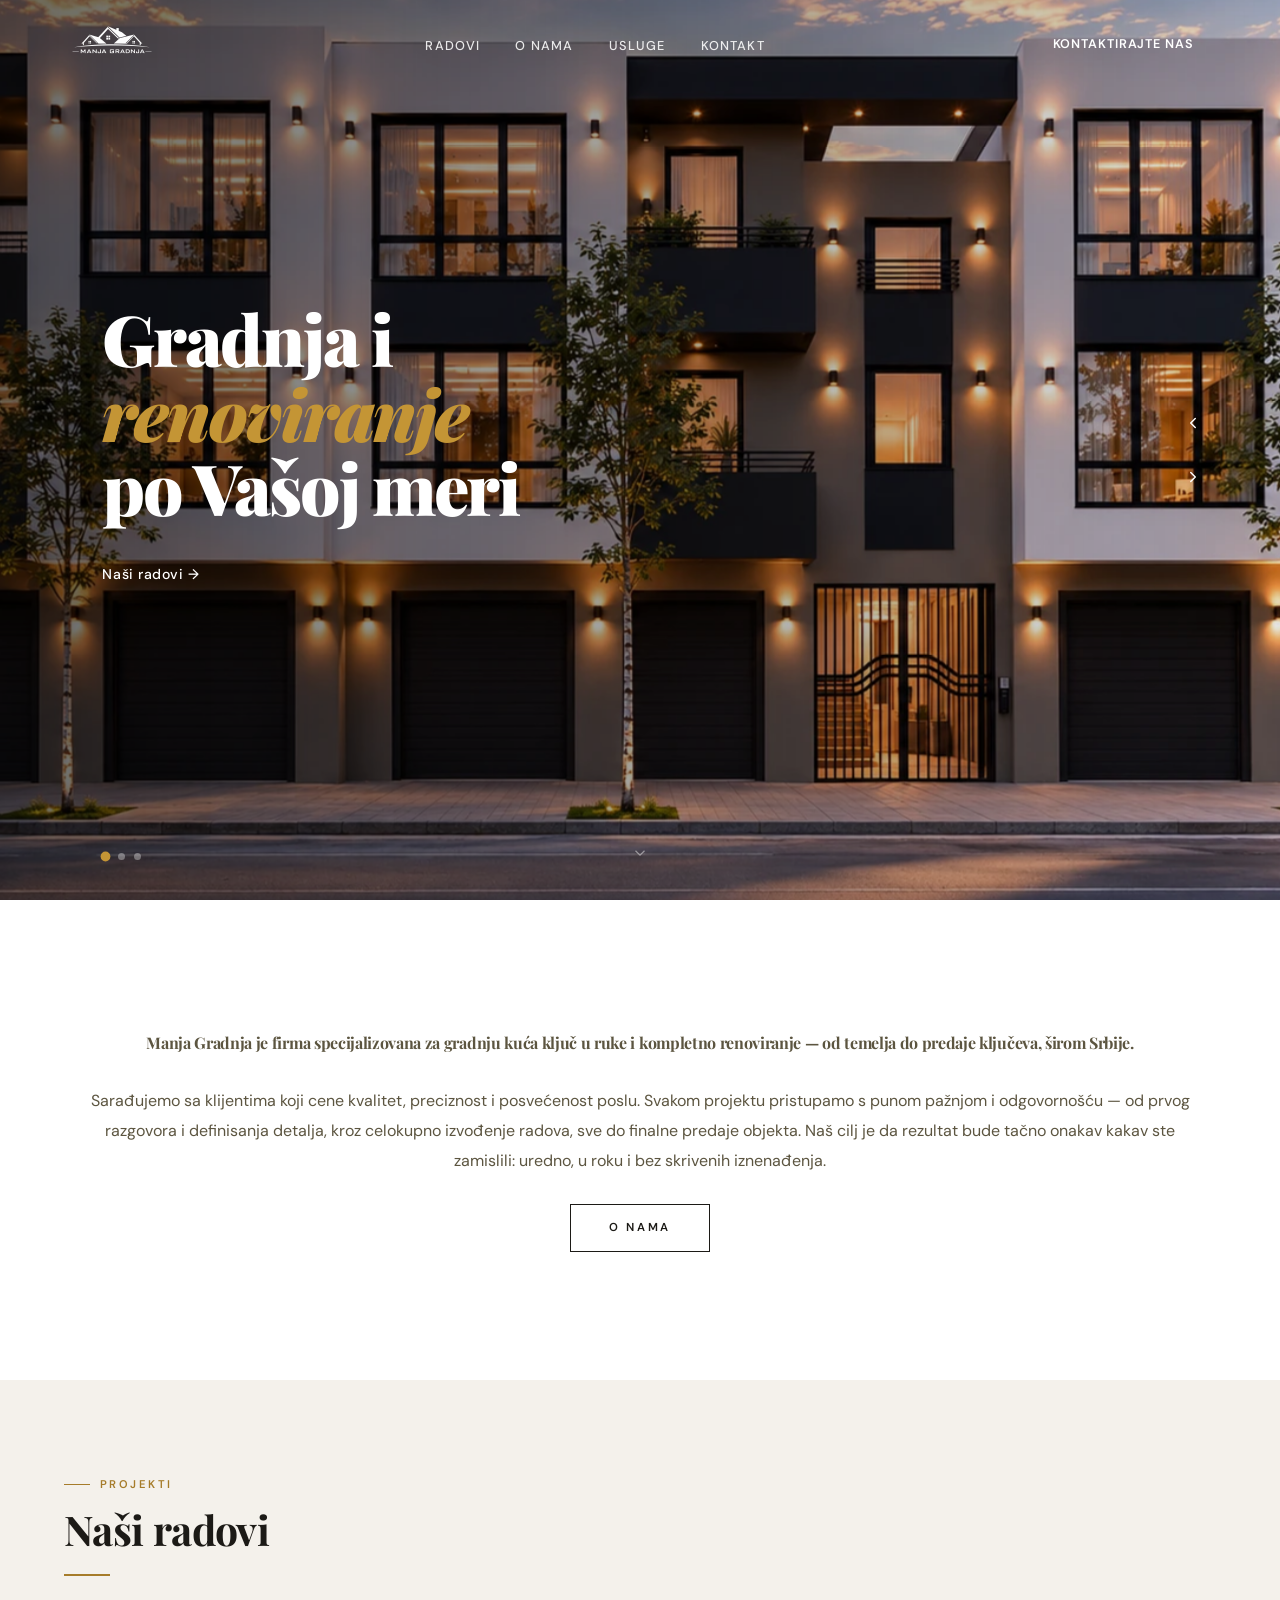
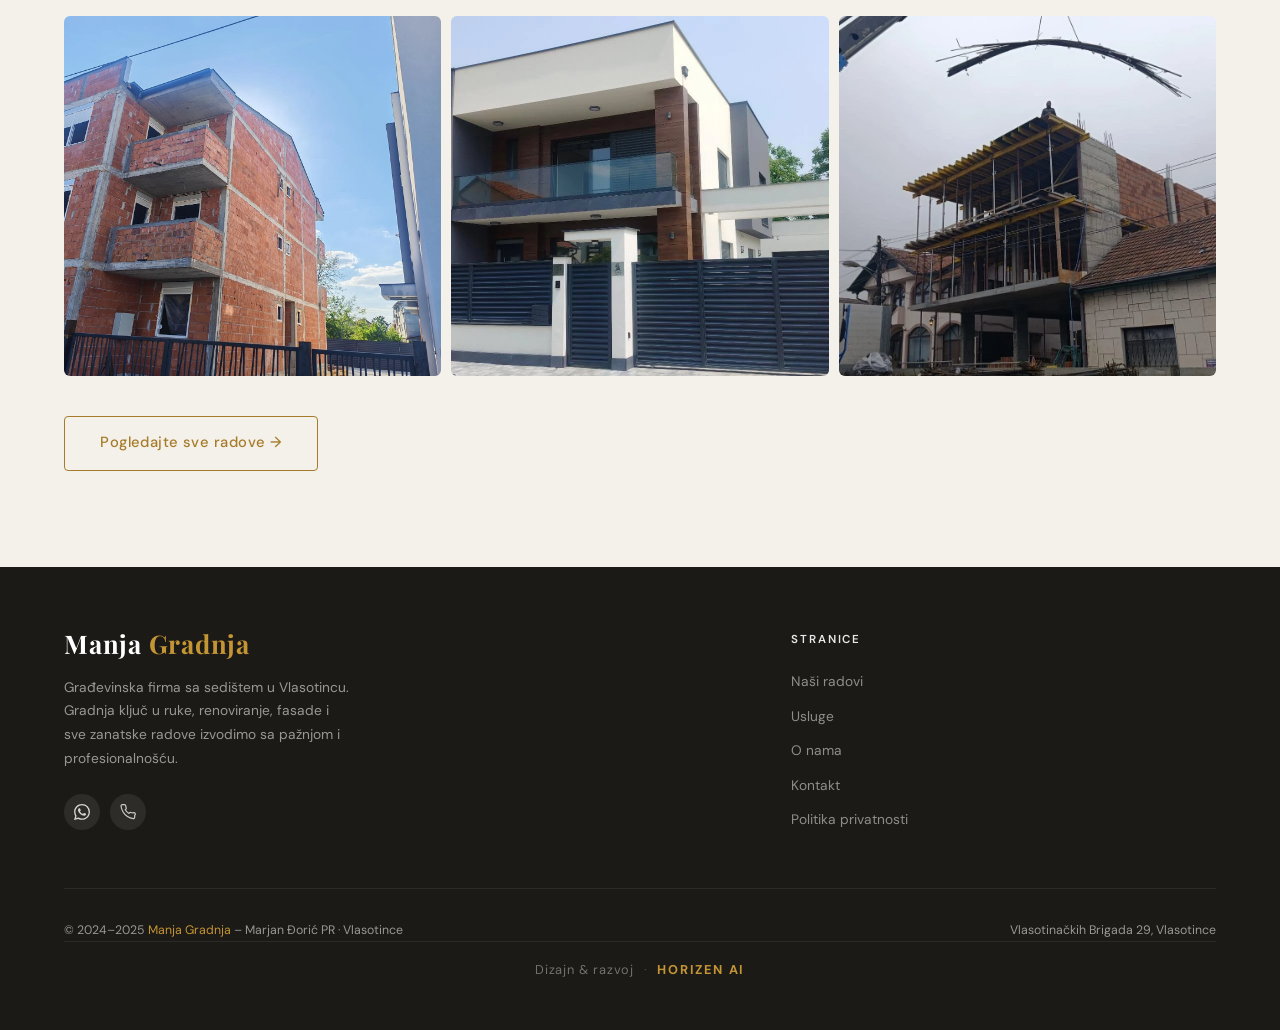
==== commit 8b946584: "Simplify footer + fix iOS overscroll - Footer: 2 footer-col columns reduced to 1 with just 5 key lin" ====
--- a/index.html
+++ b/index.html
@@ -112,7 +112,7 @@
   --wa:         #25D366;
 }
 
-html { scroll-behavior: smooth; background: #1a1512; }
+html { scroll-behavior: smooth; background: #1a1512; overscroll-behavior-y: none; }
 body {
   font-family: 'DM Sans', sans-serif;
   background: #1a1512;
@@ -775,7 +775,7 @@
 footer { background: var(--text); color: rgba(255,255,255,.55); padding: 4rem 5% 2rem; }
 .footer-inner {
   max-width: 1200px; margin: 0 auto;
-  display: grid; grid-template-columns: 2fr 1fr 1fr; gap: 3rem;
+  display: grid; grid-template-columns: 1.6fr 1fr; gap: 3rem;
   padding-bottom: 3rem;
   border-bottom: 1px solid rgba(255,255,255,.07);
 }
@@ -1479,25 +1479,12 @@
     </div>
 
     <div class="footer-col">
-      <h4>Usluge</h4>
+      <h4>Stranice</h4>
       <ul>
-        <li><a href="/usluge">Gradnja ključ u ruke</a></li>
-        <li><a href="/usluge">Renoviranje</a></li>
-        <li><a href="/usluge">Fasade</a></li>
-        <li><a href="/usluge">Keramičarski radovi</a></li>
-        <li><a href="/usluge">Gipsarski radovi</a></li>
-        <li><a href="/usluge">Elektroinstalacije</a></li>
-      </ul>
-    </div>
-
-    <div class="footer-col">
-      <h4>Kontakt</h4>
-      <ul>
-        <li><a href="tel:+381607119780">060 711 9780</a></li>
-        <li><a href="https://wa.me/381607119780" target="_blank" rel="noopener">WhatsApp</a></li>
-        <li><a href="/kontakt">Pošalji upit</a></li>
+        <li><a href="/radovi">Naši radovi</a></li>
+        <li><a href="/usluge">Usluge</a></li>
         <li><a href="/o-nama">O nama</a></li>
-        <li><a href="/radovi">Naši radovi</a></li>
+        <li><a href="/kontakt">Kontakt</a></li>
         <li><a href="/privatnost">Politika privatnosti</a></li>
       </ul>
     </div>
